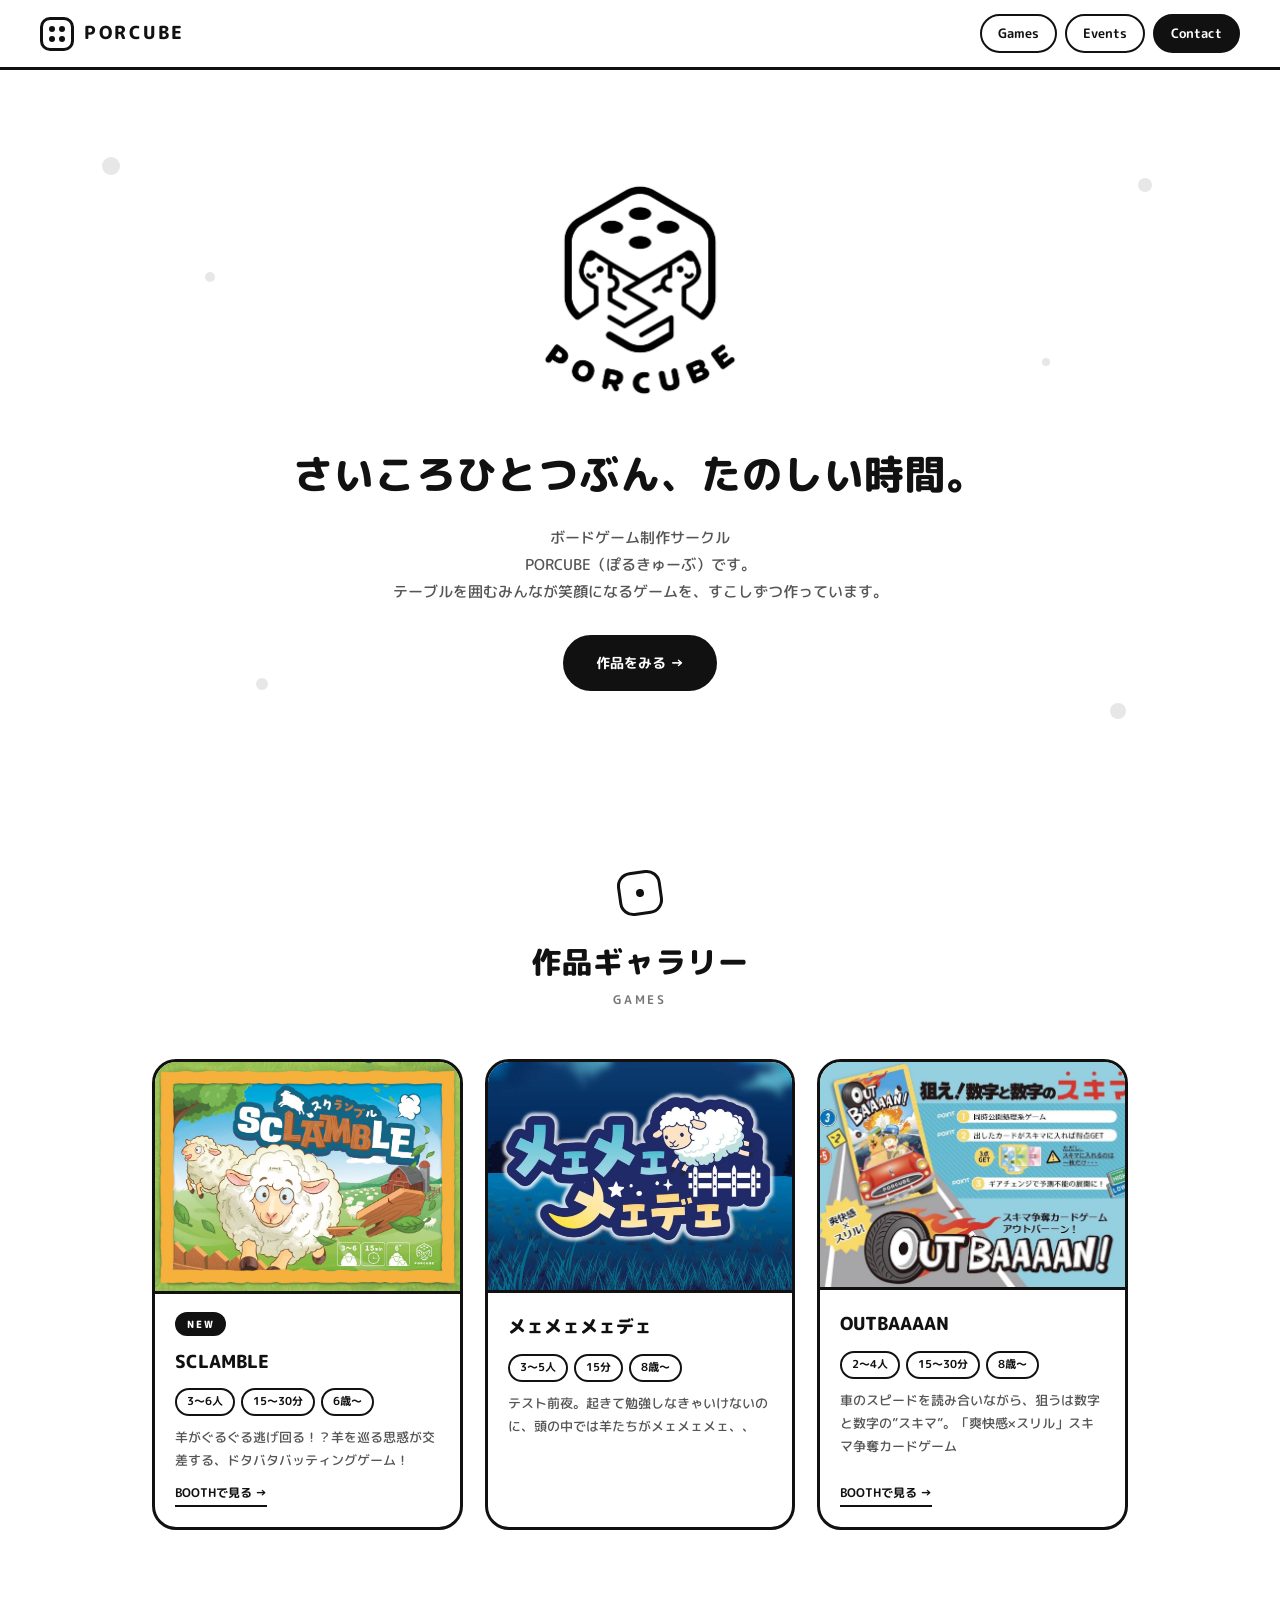
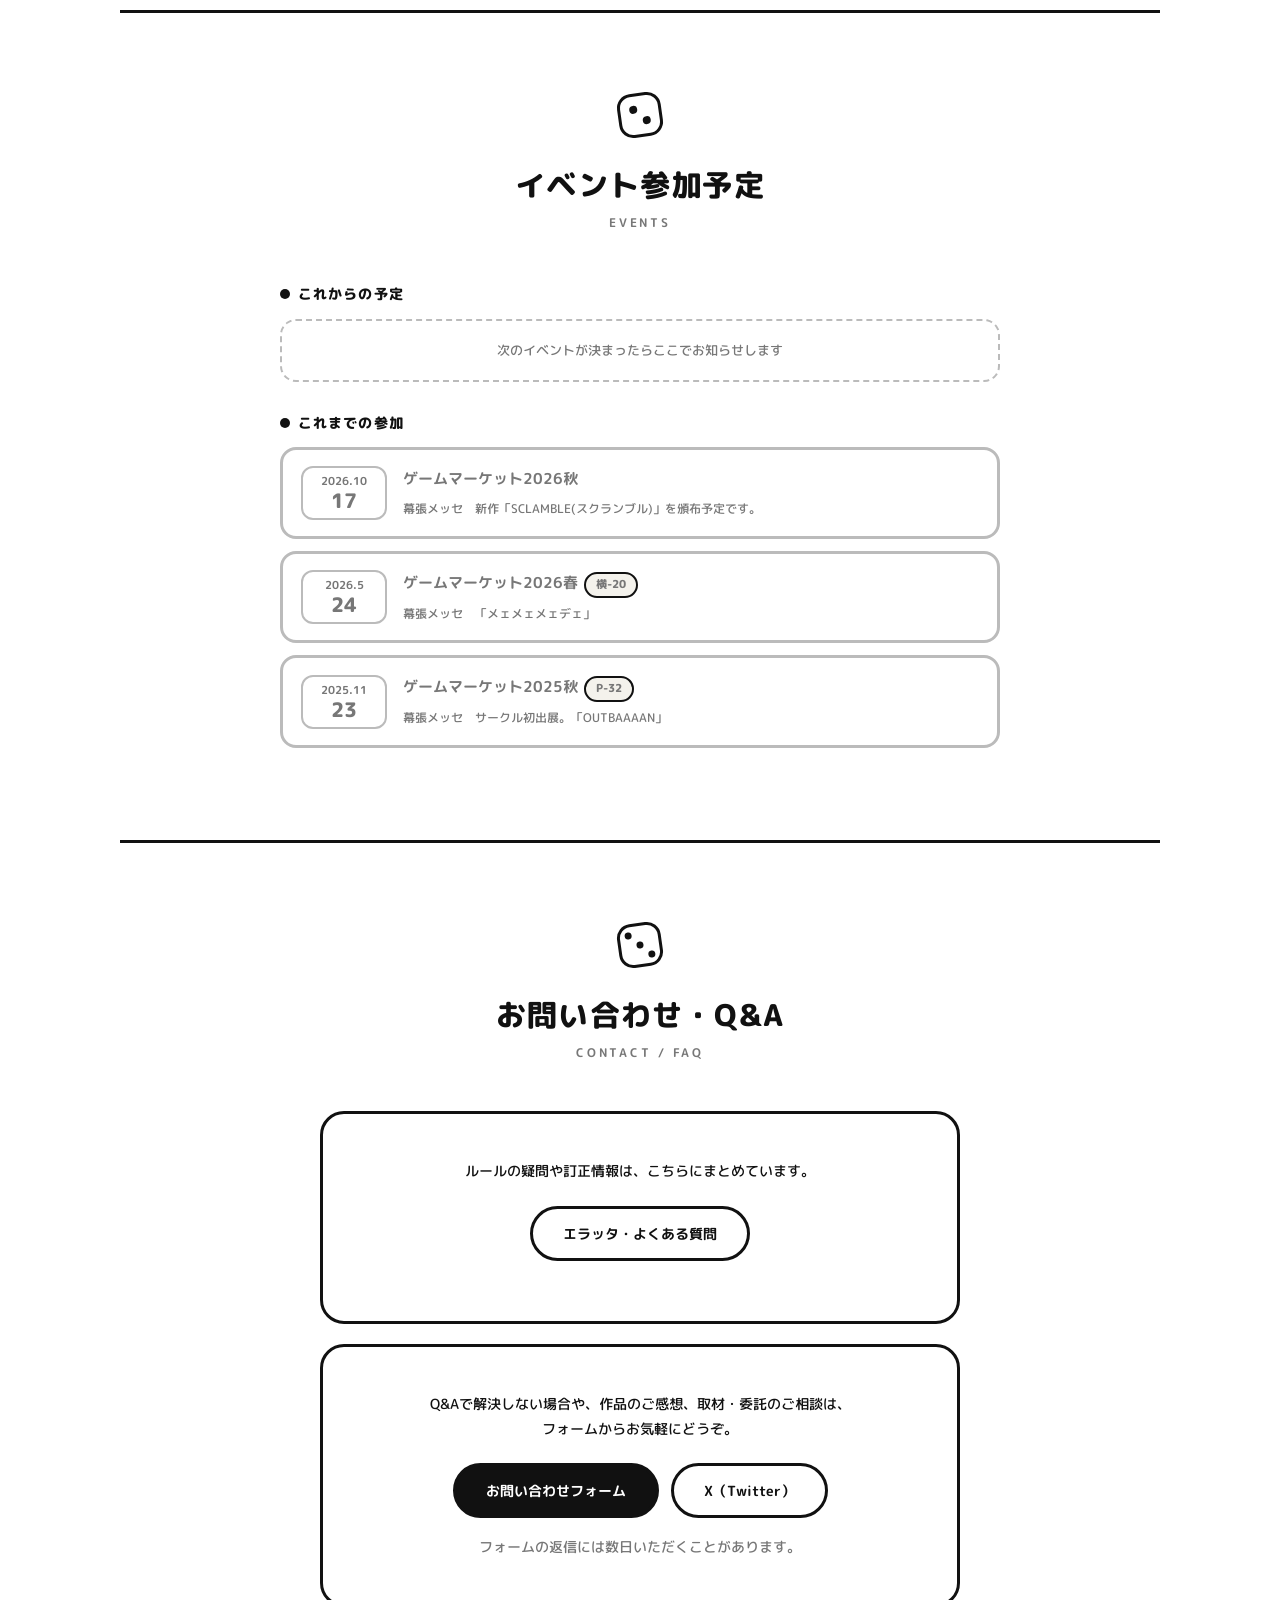
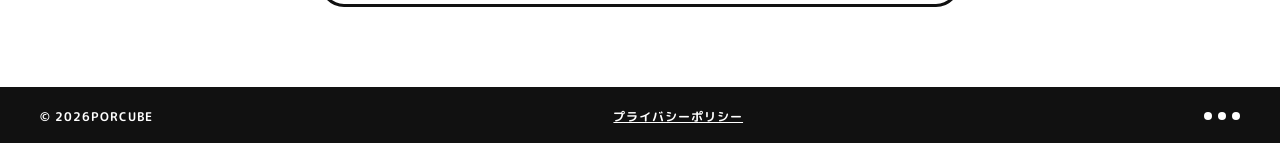
==== index.html @ 8881d4b5 "index.html を更新" ====
<!DOCTYPE html>
<html lang="ja">
<head>
<meta charset="UTF-8">
<meta name="viewport" content="width=device-width, initial-scale=1.0">
<title>PORCUBE｜ボードゲーム制作サークル ぽるきゅーぶ</title>
<meta name="description" content="ボードゲーム制作サークルPORCUBE（ぽるきゅーぶ）の公式サイト。作品紹介・イベント出展情報・お問い合わせはこちらから。">
<link rel="icon" href="assets/logo.png">
<meta property="og:title" content="PORCUBE｜ボードゲーム制作サークル">
<meta property="og:description" content="さいころひとつぶん、たのしい時間。ボードゲーム制作サークルPORCUBEの公式サイト。">
<meta property="og:image" content="assets/logo.png">
<link rel="preconnect" href="https://fonts.googleapis.com">
<link rel="preconnect" href="https://fonts.gstatic.com" crossorigin>
<link href="https://fonts.googleapis.com/css2?family=M+PLUS+Rounded+1c:wght@400;500;700;800&display=swap" rel="stylesheet">
<link rel="stylesheet" href="css/style.css">
</head>
<body>

<header class="site-header">
  <a class="brand" href="#top" aria-label="PORCUBE トップへ">
    <span class="brand-die" aria-hidden="true">
      <span class="pip"></span><span class="pip"></span><span class="pip"></span><span class="pip"></span>
    </span>
    <span class="brand-name">PORCUBE</span>
  </a>
  <nav class="site-nav" aria-label="メインナビゲーション">
    <a class="nav-pill" href="#games">Games</a>
    <a class="nav-pill" href="#events">Events</a>
    <a class="nav-pill nav-pill--solid" href="#contact">Contact</a>
  </nav>
</header>

<main id="top">

  <section class="hero">
    <div class="hero-pips" aria-hidden="true">
      <span></span><span></span><span></span><span></span><span></span><span></span>
    </div>
    <img class="hero-logo reveal" src="assets/logo.png" alt="PORCUBE ロゴ：さいころの中で向かい合うふたりのキャラクター">
    <h1 class="hero-title reveal">さいころひとつぶん、<br class="sp-only">たのしい時間。</h1>
    <p class="hero-lead reveal">ボードゲーム制作サークル <br>PORCUBE（ぽるきゅーぶ）です。<br>
    テーブルを囲むみんなが笑顔になるゲームを、すこしずつ作っています。</p>
    <a class="btn btn--solid reveal" href="#games">作品をみる →</a>
  </section>

  <section id="games" class="section">
    <div class="section-head reveal">
      <span class="section-die" aria-hidden="true" data-face="1"></span>
      <h2>作品ギャラリー</h2>
      <p class="section-sub">Games</p>
    </div>
    <div id="games-grid" class="games-grid"></div>
  </section>

  <section id="events" class="section">
    <div class="section-head reveal">
      <span class="section-die" aria-hidden="true" data-face="2"></span>
      <h2>イベント参加予定</h2>
      <p class="section-sub">Events</p>
    </div>
    <div class="events-wrap">
      <h3 class="events-label">これからの予定</h3>
      <ul id="events-upcoming" class="events-list"></ul>
      <h3 class="events-label">これまでの参加</h3>
      <ul id="events-past" class="events-list events-list--past"></ul>
    </div>
  </section>

  <section id="contact" class="section">
    <div class="section-head reveal">
      <span class="section-die" aria-hidden="true" data-face="3"></span>
      <h2>お問い合わせ・Q&amp;A</h2>
      <p class="section-sub">Contact / FAQ</p>
    </div>

    <div class="contact-card reveal" style="margin-bottom:20px;">
      <p>ルールの疑問や訂正情報は、こちらにまとめています。</p>
      <div class="contact-actions">
        <a class="btn" href="errata.html">エラッタ・よくある質問</a>
      </div>
    </div>

    <div class="contact-card reveal">
      <p>Q&amp;Aで解決しない場合や、作品のご感想、取材・委託のご相談は、<br class="pc-only">フォームからお気軽にどうぞ。</p>
      <div class="contact-actions">
        <a id="contact-form-link" class="btn btn--solid" href="#" target="_blank" rel="noopener">お問い合わせフォーム</a>
        <a id="contact-x-link" class="btn" href="#" target="_blank" rel="noopener">X（Twitter）</a>
      </div>
      <p class="contact-note">フォームの返信には数日いただくことがあります。</p>
    </div>
  </section>

</main>

<footer class="site-footer">
  <span>© <span id="year"></span>PORCUBE</span>
  <span><a href="privacy.html" style="color:#fff;">プライバシーポリシー</a></span>
  <span class="footer-pips" aria-hidden="true"><span></span><span></span><span></span></span>
</footer>

<script src="js/data.js"></script>
<script src="js/app.js"></script>
</body>
</html>
---- css/style.css ----
/* ============================================
   PORCUBE — monochrome bold-line theme
   ink:#111 / paper:#fff / mist:#f4f2ec
   ============================================ */
:root {
  --ink: #111111;
  --paper: #ffffff;
  --mist: #f4f2ec;
  --gray: #777777;
  --gray-dark: #555555;
  --line: 3px;
  --radius-lg: 24px;
  --radius-md: 16px;
  --font: 'M PLUS Rounded 1c', 'Hiragino Maru Gothic ProN', sans-serif;
}

* { margin: 0; padding: 0; box-sizing: border-box; }

html { scroll-behavior: smooth; }
@media (prefers-reduced-motion: reduce) {
  html { scroll-behavior: auto; }
}

body {
  font-family: var(--font);
  color: var(--ink);
  background: var(--paper);
  line-height: 1.8;
  font-weight: 500;
}

img { max-width: 100%; display: block; }
a { color: inherit; }

/* ---------- header ---------- */
.site-header {
  position: sticky;
  top: 0;
  z-index: 100;
  display: flex;
  justify-content: space-between;
  align-items: center;
  gap: 12px;
  padding: 14px clamp(16px, 4vw, 40px);
  background: var(--paper);
  border-bottom: var(--line) solid var(--ink);
}

.brand {
  display: flex;
  align-items: center;
  gap: 10px;
  text-decoration: none;
}

.brand-die {
  width: 34px;
  height: 34px;
  flex: 0 0 34px;
  border: var(--line) solid var(--ink);
  border-radius: 10px;
  display: grid;
  grid-template-columns: repeat(2, 6px);
  gap: 4px;
  place-content: center;
  transition: transform .3s ease;
}
.brand:hover .brand-die { transform: rotate(-12deg); }
.pip, .brand-die span {
  width: 6px; height: 6px;
  background: var(--ink);
  border-radius: 50%;
}

.brand-name {
  font-weight: 800;
  font-size: 18px;
  letter-spacing: .14em;
}

.site-nav { display: flex; gap: 8px; }

.nav-pill {
  display: inline-block;
  padding: 6px 16px;
  border: 2px solid var(--ink);
  border-radius: 999px;
  font-size: 13px;
  font-weight: 700;
  text-decoration: none;
  transition: background .2s ease, color .2s ease;
}
.nav-pill:hover { background: var(--mist); }
.nav-pill--solid { background: var(--ink); color: var(--paper); }
.nav-pill--solid:hover { background: var(--gray-dark); border-color: var(--gray-dark); }

/* ---------- buttons ---------- */
.btn {
  display: inline-block;
  padding: 12px 30px;
  border: var(--line) solid var(--ink);
  border-radius: 999px;
  font-family: var(--font);
  font-size: 14px;
  font-weight: 700;
  text-decoration: none;
  background: var(--paper);
  color: var(--ink);
  cursor: pointer;
  transition: transform .15s ease, background .2s ease, color .2s ease;
}
.btn:hover { transform: translateY(-2px); background: var(--mist); }
.btn--solid { background: var(--ink); color: var(--paper); }
.btn--solid:hover { background: var(--gray-dark); border-color: var(--gray-dark); }

/* ---------- hero ---------- */
.hero {
  position: relative;
  text-align: center;
  padding: clamp(48px, 8vw, 90px) 20px clamp(56px, 9vw, 100px);
  overflow: hidden;
}

.hero-pips span {
  position: absolute;
  background: var(--ink);
  opacity: .1;
  border-radius: 50%;
}
.hero-pips span:nth-child(1) { width: 18px; height: 18px; top: 12%; left: 8%; }
.hero-pips span:nth-child(2) { width: 10px; height: 10px; top: 28%; left: 16%; }
.hero-pips span:nth-child(3) { width: 14px; height: 14px; top: 15%; right: 10%; }
.hero-pips span:nth-child(4) { width: 8px;  height: 8px;  top: 40%; right: 18%; }
.hero-pips span:nth-child(5) { width: 12px; height: 12px; bottom: 14%; left: 20%; }
.hero-pips span:nth-child(6) { width: 16px; height: 16px; bottom: 10%; right: 12%; }

.hero-logo {
  width: clamp(180px, 30vw, 260px);
  margin: 0 auto 18px;
}

.hero-title {
  font-size: clamp(26px, 5vw, 40px);
  font-weight: 800;
  letter-spacing: .02em;
  margin-bottom: 14px;
}

.hero-lead {
  font-size: clamp(13px, 2vw, 15px);
  color: var(--gray-dark);
  margin-bottom: 30px;
}

/* ---------- sections ---------- */
.section {
  max-width: 1040px;
  margin: 0 auto;
  padding: clamp(48px, 7vw, 80px) clamp(16px, 4vw, 32px);
}
.section + .section { border-top: var(--line) solid var(--ink); }

.section-head {
  text-align: center;
  margin-bottom: clamp(28px, 5vw, 48px);
}
.section-head h2 {
  font-size: clamp(22px, 4vw, 30px);
  font-weight: 800;
  letter-spacing: .04em;
}
.section-sub {
  font-size: 12px;
  font-weight: 700;
  letter-spacing: .24em;
  color: var(--gray);
  text-transform: uppercase;
}

/* section number as a dice face */
.section-die {
  position: relative;
  display: inline-block;
  width: 44px;
  height: 44px;
  border: var(--line) solid var(--ink);
  border-radius: 14px;
  margin-bottom: 12px;
  transform: rotate(-8deg);
}
.section-die::before,
.section-die::after {
  content: "";
  position: absolute;
  width: 8px; height: 8px;
  background: var(--ink);
  border-radius: 50%;
}
.section-die[data-face="1"]::before { top: 50%; left: 50%; transform: translate(-50%, -50%); }
.section-die[data-face="1"]::after  { display: none; }
.section-die[data-face="2"]::before { top: 9px; left: 9px; }
.section-die[data-face="2"]::after  { bottom: 9px; right: 9px; }
.section-die[data-face="3"]::before { top: 5px; left: 5px; width: 7px; height: 7px; box-shadow: 10.5px 10.5px 0 var(--ink); }
.section-die[data-face="3"]::after  { bottom: 5px; right: 5px; width: 7px; height: 7px; }

/* ---------- games ---------- */
.games-grid {
  display: grid;
  grid-template-columns: repeat(auto-fit, minmax(260px, 1fr));
  gap: 22px;
}

.game-card {
  border: var(--line) solid var(--ink);
  border-radius: var(--radius-lg);
  overflow: hidden;
  background: var(--paper);
  display: flex;
  flex-direction: column;
  transition: transform .2s ease, box-shadow .2s ease;
}
.game-card:hover {
  transform: translateY(-4px) rotate(-.4deg);
  box-shadow: 6px 6px 0 var(--ink);
}

.game-thumb {
  aspect-ratio: 4 / 3;
  background: var(--mist);
  border-bottom: var(--line) solid var(--ink);
  display: flex;
  align-items: center;
  justify-content: center;
}
.game-thumb img { width: 100%; height: 100%; object-fit: cover; }
.game-thumb--empty {
  color: var(--gray);
  font-size: 12px;
  font-weight: 700;
  letter-spacing: .1em;
}

.game-body {
  padding: 18px 20px 20px;
  display: flex;
  flex-direction: column;
  gap: 10px;
  flex: 1;
}

.game-title {
  font-size: 18px;
  font-weight: 800;
}

.game-specs {
  display: flex;
  flex-wrap: wrap;
  gap: 6px;
}
.spec-chip {
  font-size: 11px;
  font-weight: 700;
  border: 2px solid var(--ink);
  border-radius: 999px;
  padding: 2px 10px;
  white-space: nowrap;
}

.game-desc {
  font-size: 13px;
  color: var(--gray-dark);
  flex: 1;
}

.game-links { display: flex; flex-wrap: wrap; gap: 8px; }
.game-links a {
  font-size: 12px;
  font-weight: 700;
  text-decoration: none;
  border-bottom: 2px solid var(--ink);
  padding-bottom: 1px;
}
.game-links a:hover { color: var(--gray-dark); border-color: var(--gray-dark); }

.badge-new {
  align-self: flex-start;
  background: var(--ink);
  color: var(--paper);
  font-size: 10px;
  font-weight: 800;
  letter-spacing: .18em;
  border-radius: 999px;
  padding: 3px 12px;
}

/* ---------- events ---------- */
.events-wrap { max-width: 720px; margin: 0 auto; }

.events-label {
  font-size: 14px;
  font-weight: 800;
  letter-spacing: .08em;
  margin: 28px 0 12px;
  display: flex;
  align-items: center;
  gap: 8px;
}
.events-label::before {
  content: "";
  width: 10px; height: 10px;
  background: var(--ink);
  border-radius: 50%;
}

.events-list { list-style: none; }

.event-row {
  display: flex;
  align-items: center;
  gap: 16px;
  border: var(--line) solid var(--ink);
  border-radius: var(--radius-md);
  padding: 14px 18px;
  margin-bottom: 12px;
  background: var(--paper);
}

.event-date {
  flex: 0 0 auto;
  text-align: center;
  border: 2px solid var(--ink);
  border-radius: 12px;
  padding: 6px 12px;
  min-width: 86px;
}
.event-date .ym { display: block; font-size: 11px; font-weight: 700; color: var(--gray-dark); line-height: 1.3; }
.event-date .d  { display: block; font-size: 20px; font-weight: 800; line-height: 1.2; }

.event-info { flex: 1; min-width: 0; }
.event-name { font-size: 15px; font-weight: 800; }
.event-meta { font-size: 12px; color: var(--gray-dark); }
.event-booth {
  display: inline-block;
  font-size: 11px;
  font-weight: 800;
  background: var(--mist);
  border: 2px solid var(--ink);
  border-radius: 999px;
  padding: 1px 10px;
  margin-left: 6px;
}

.events-list--past .event-row {
  border-color: #bbbbbb;
  color: var(--gray);
}
.events-list--past .event-date { border-color: #bbbbbb; }
.events-list--past .event-date .ym,
.events-list--past .event-meta { color: var(--gray); }
.events-list--past .event-name { font-weight: 700; }

.events-empty {
  font-size: 13px;
  color: var(--gray);
  border: 2px dashed #bbbbbb;
  border-radius: var(--radius-md);
  padding: 18px;
  text-align: center;
}

/* ---------- contact ---------- */
.contact-card {
  max-width: 640px;
  margin: 0 auto;
  border: var(--line) solid var(--ink);
  border-radius: var(--radius-lg);
  padding: clamp(28px, 5vw, 44px);
  text-align: center;
  background: var(--paper);
}
.contact-card > p { font-size: 14px; margin-bottom: 22px; }

.contact-actions {
  display: flex;
  flex-wrap: wrap;
  justify-content: center;
  gap: 12px;
  margin-bottom: 16px;
}

.contact-note { font-size: 11px; color: var(--gray); margin-bottom: 0 !important; }

/* ---------- footer ---------- */
.site-footer {
  display: flex;
  justify-content: space-between;
  align-items: center;
  padding: 16px clamp(16px, 4vw, 40px);
  border-top: var(--line) solid var(--ink);
  background: var(--ink);
  color: var(--paper);
  font-size: 12px;
  font-weight: 700;
  letter-spacing: .08em;
}
.footer-pips { display: flex; gap: 6px; }
.footer-pips span {
  width: 8px; height: 8px;
  background: var(--paper);
  border-radius: 50%;
}

/* ---------- reveal animation ---------- */
.reveal {
  opacity: 0;
  transform: translateY(14px);
  transition: opacity .5s ease, transform .5s ease;
}
.reveal.is-visible { opacity: 1; transform: none; }
@media (prefers-reduced-motion: reduce) {
  .reveal { opacity: 1; transform: none; transition: none; }
  .game-card, .btn, .brand-die { transition: none; }
}

/* ---------- responsive ---------- */
.sp-only { display: none; }
@media (max-width: 640px) {
  .sp-only { display: inline; }
  .pc-only { display: none; }
  .brand-name { font-size: 15px; }
  .nav-pill { padding: 5px 12px; font-size: 12px; }
  .event-row { flex-direction: row; }
}
@media (max-width: 400px) {
  .site-header { flex-direction: column; gap: 10px; }
}

/* focus visibility */
a:focus-visible, .btn:focus-visible {
  outline: 3px solid var(--ink);
  outline-offset: 3px;
  border-radius: 999px;
}
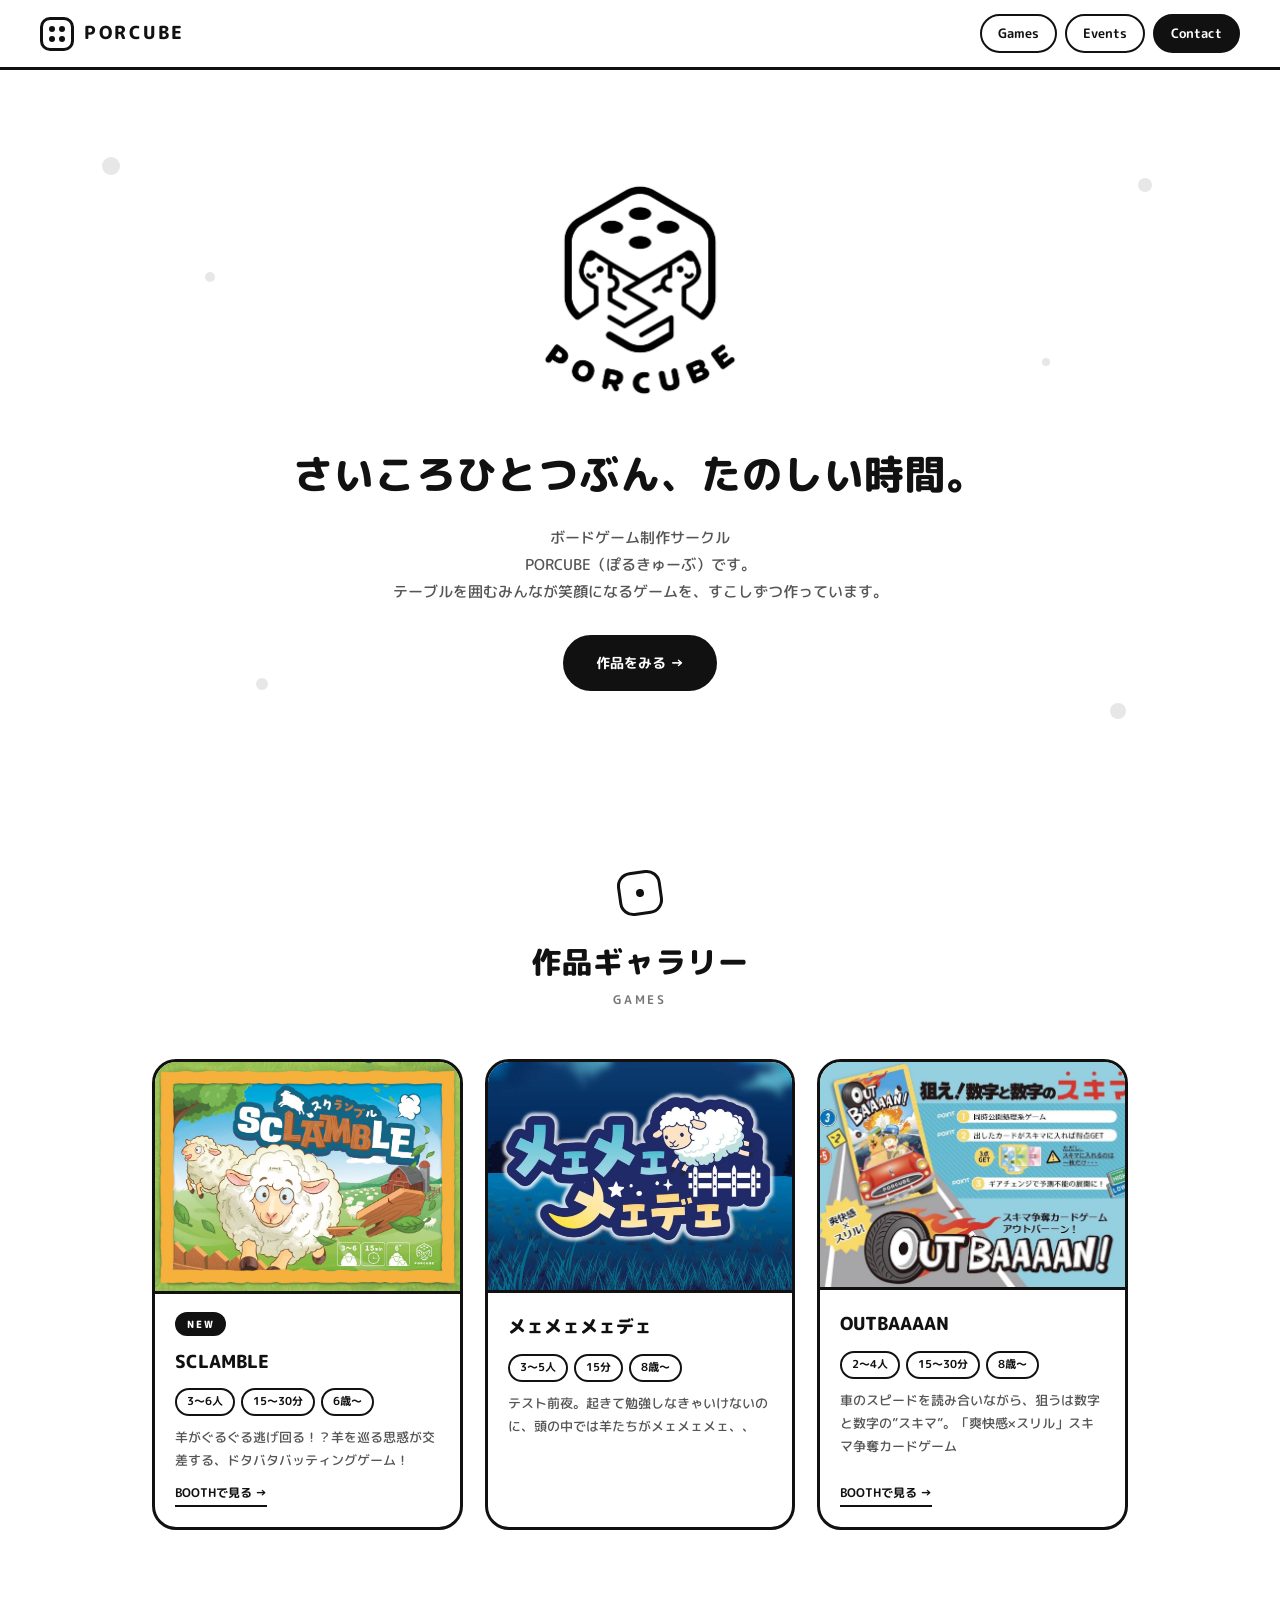
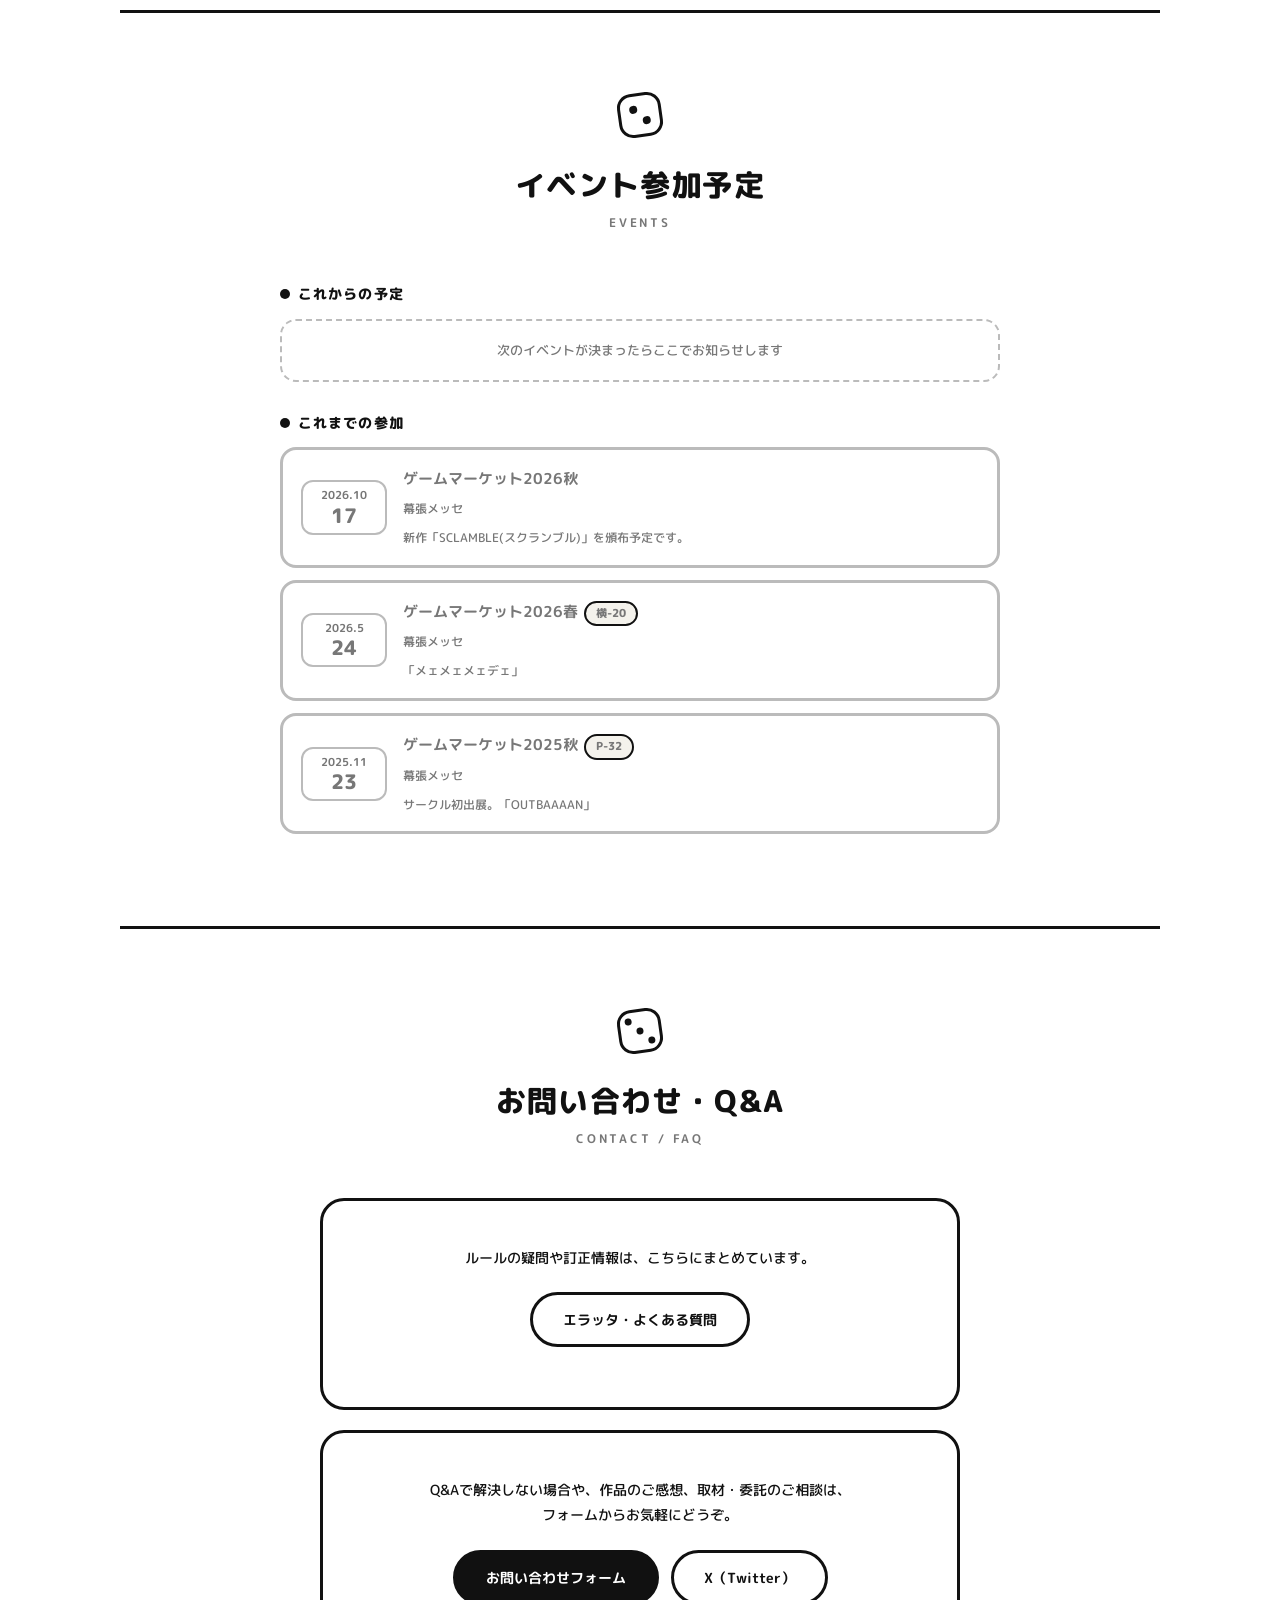
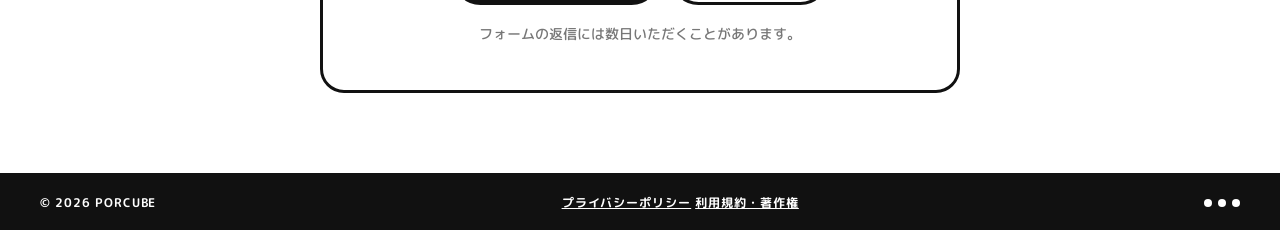
==== commit bd3df588: "index.html を更新" ====
--- a/index.html
+++ b/index.html
@@ -92,11 +92,16 @@
 
 </main>
 
+
 <footer class="site-footer">
-  <span>© <span id="year"></span>PORCUBE</span>
-  <span><a href="privacy.html" style="color:#fff;">プライバシーポリシー</a></span>
+  <span>© <span id="year"></span> PORCUBE</span>
+  <span class="footer-links">
+    <a href="privacy.html">プライバシーポリシー</a>
+    <a href="copyright.html">利用規約・著作権</a>
+  </span>
   <span class="footer-pips" aria-hidden="true"><span></span><span></span><span></span></span>
 </footer>
+
 
 <script src="js/data.js"></script>
 <script src="js/app.js"></script>
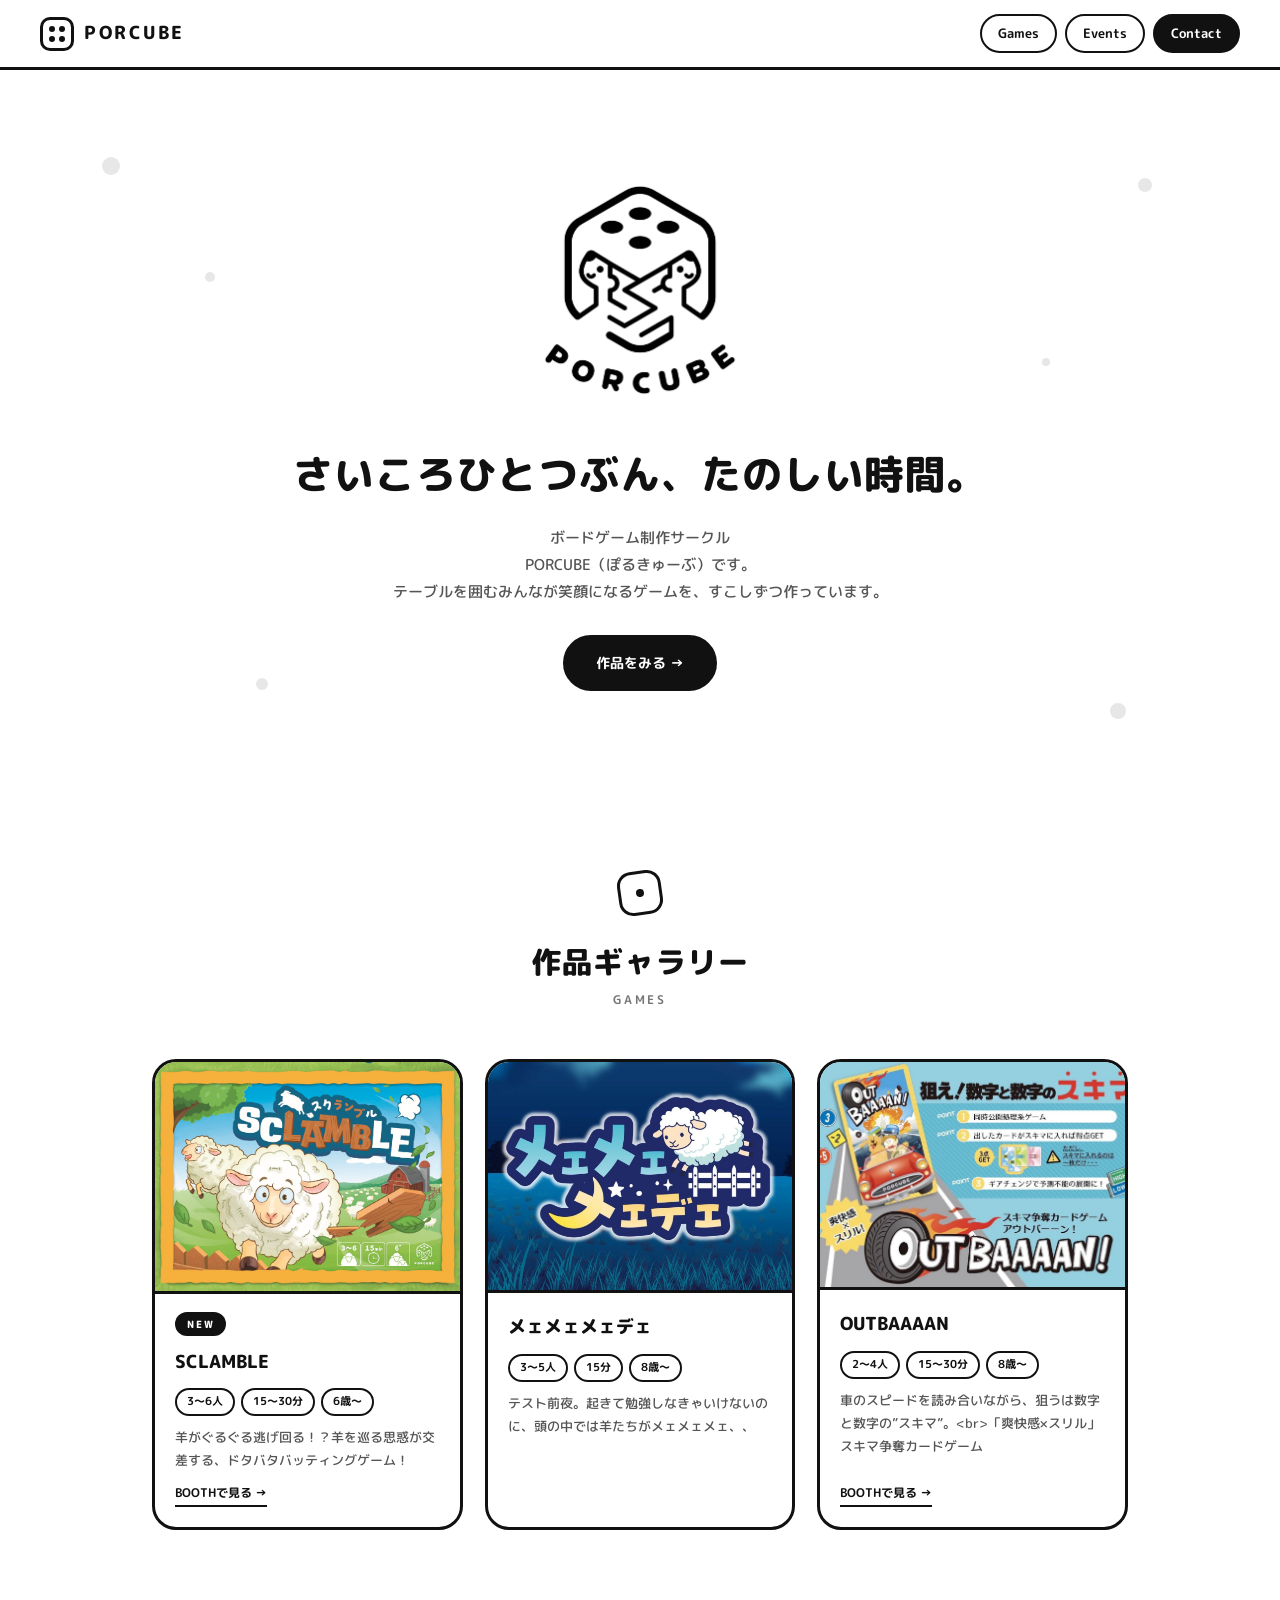
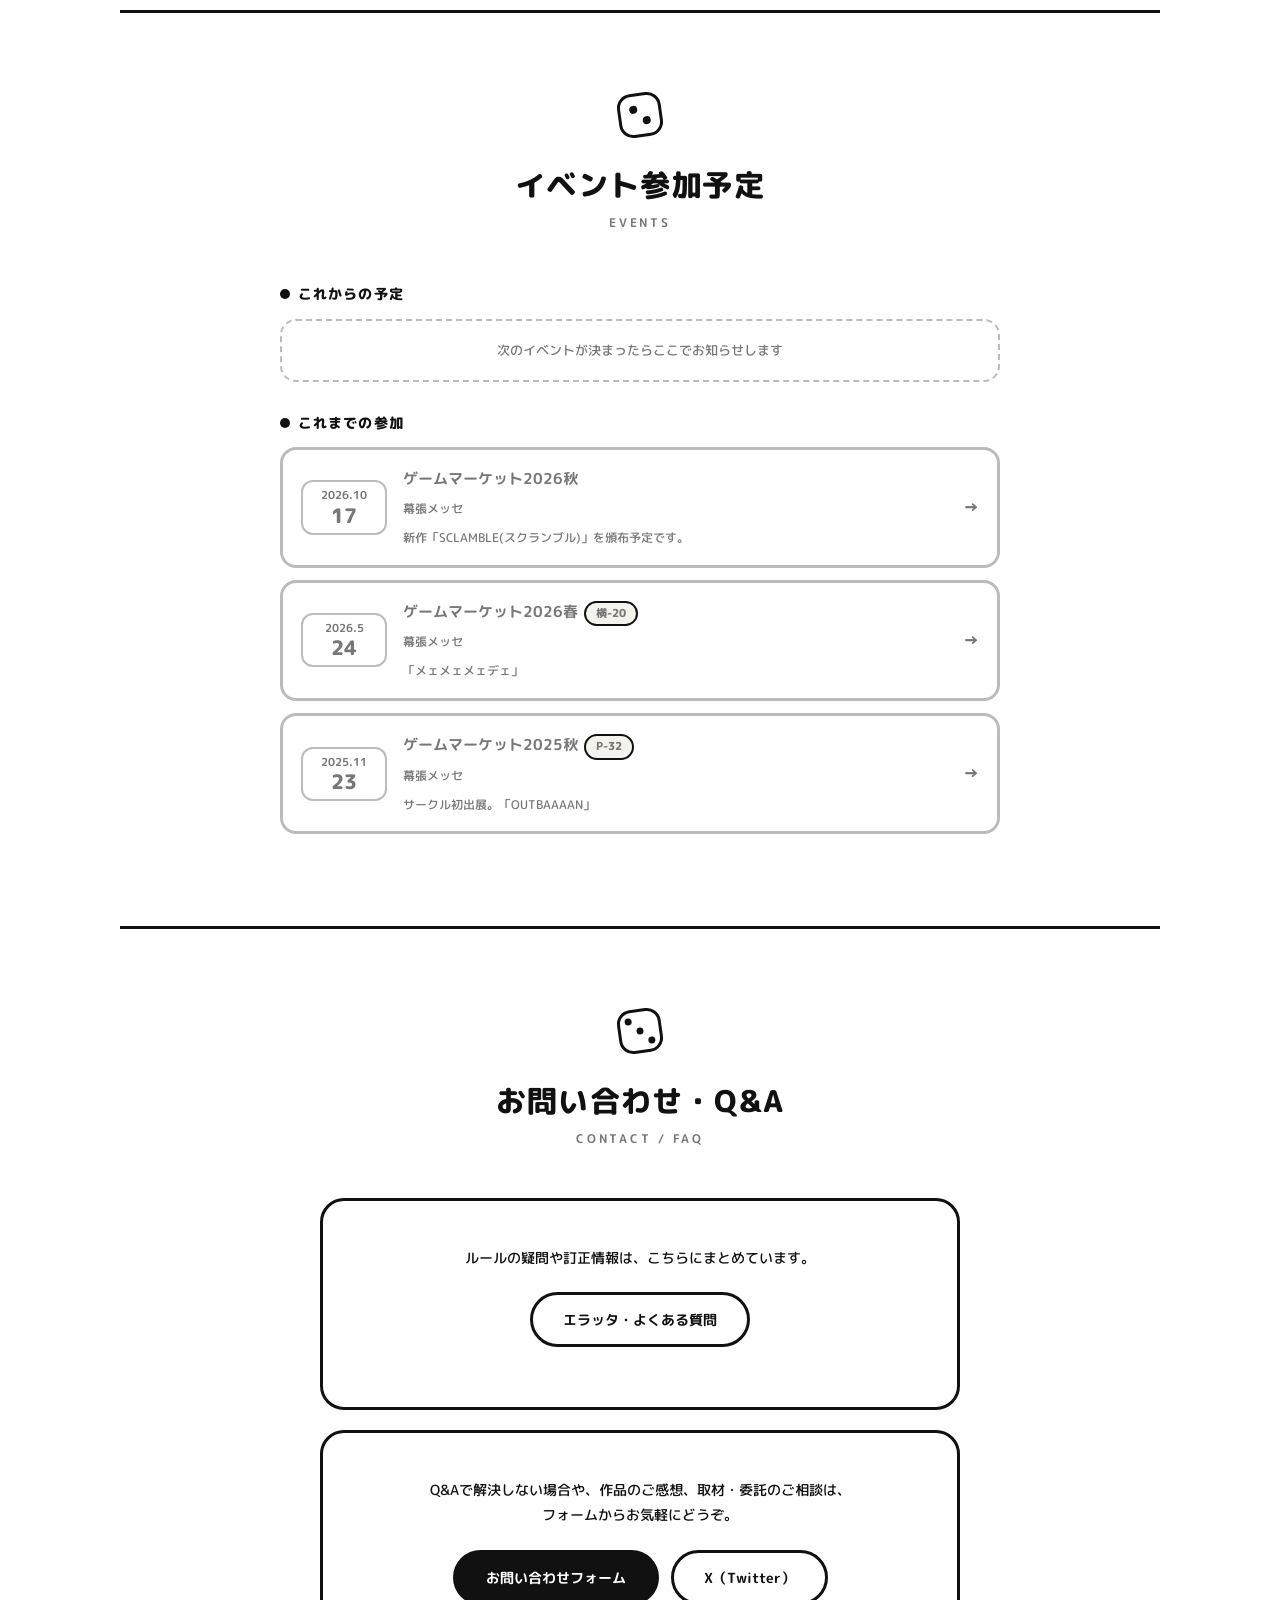
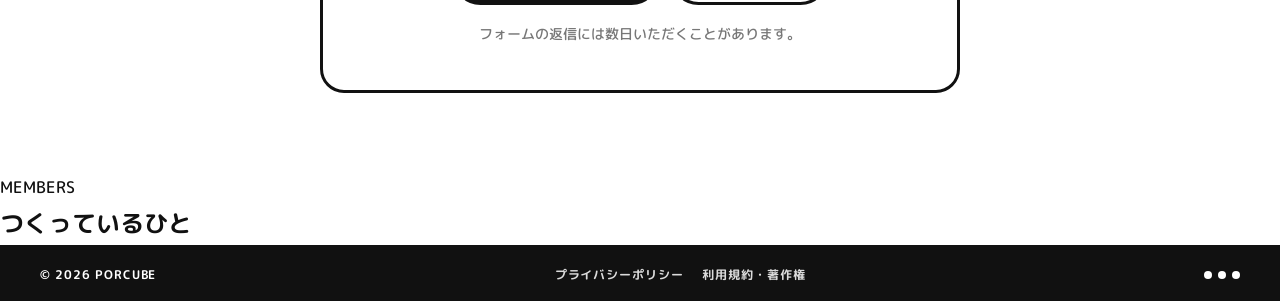
==== commit cf2caebf: "Update index.html" ====
--- a/index.html
+++ b/index.html
@@ -89,7 +89,12 @@
       <p class="contact-note">フォームの返信には数日いただくことがあります。</p>
     </div>
   </section>
-
+  
+   <section id="members" class="members-strip">
+    <p class="members-sub">MEMBERS</p>
+    <h2 class="members-title">つくっているひと</h2>
+    <div id="members-list" class="members-list"></div>
+  </section>
 </main>
 
 
--- a/css/style.css
+++ b/css/style.css
@@ -442,3 +442,39 @@
   outline-offset: 3px;
   border-radius: 999px;
 }
+
+.footer-links {
+  display: flex;
+  gap: 18px;
+  flex-wrap: wrap;
+  justify-content: center;
+}
+.footer-links a {
+  color: var(--paper);
+  text-decoration: none;
+  white-space: nowrap;
+  opacity: .85;
+}
+.footer-links a:hover { opacity: 1; text-decoration: underline; }
+
+@media (max-width: 620px) {
+  .site-footer {
+    flex-direction: column;
+    gap: 12px;
+    text-align: center;
+    padding-top: 20px;
+    padding-bottom: 20px;
+  }
+}
+
+.event-row--link {
+  text-decoration: none;
+  color: inherit;
+  transition: transform .15s ease, box-shadow .15s ease;
+}
+.event-row--link:hover {
+  transform: translateY(-2px);
+  box-shadow: 4px 4px 0 var(--ink);
+}
+.event-arrow { flex: 0 0 auto; font-weight: 800; font-size: 16px; }
+.events-list--past .event-row--link:hover { box-shadow: 4px 4px 0 #bbbbbb; }
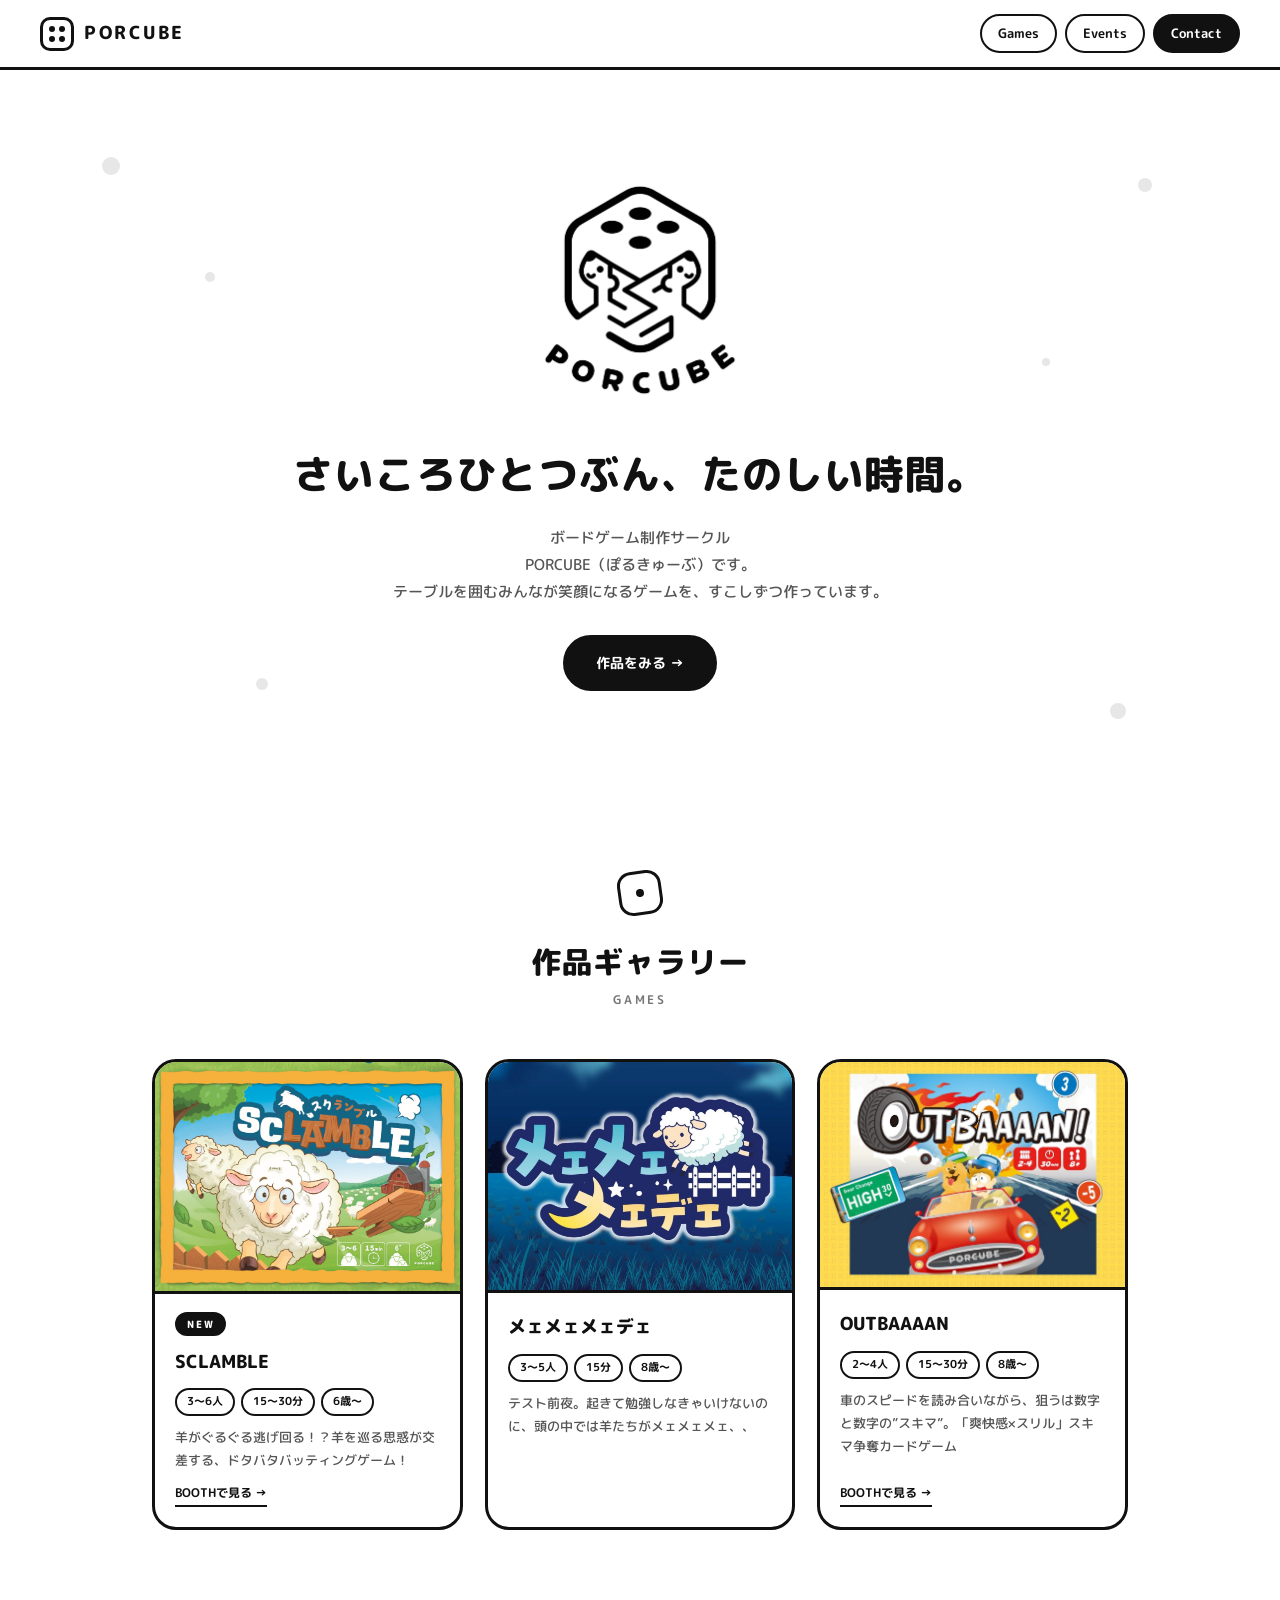
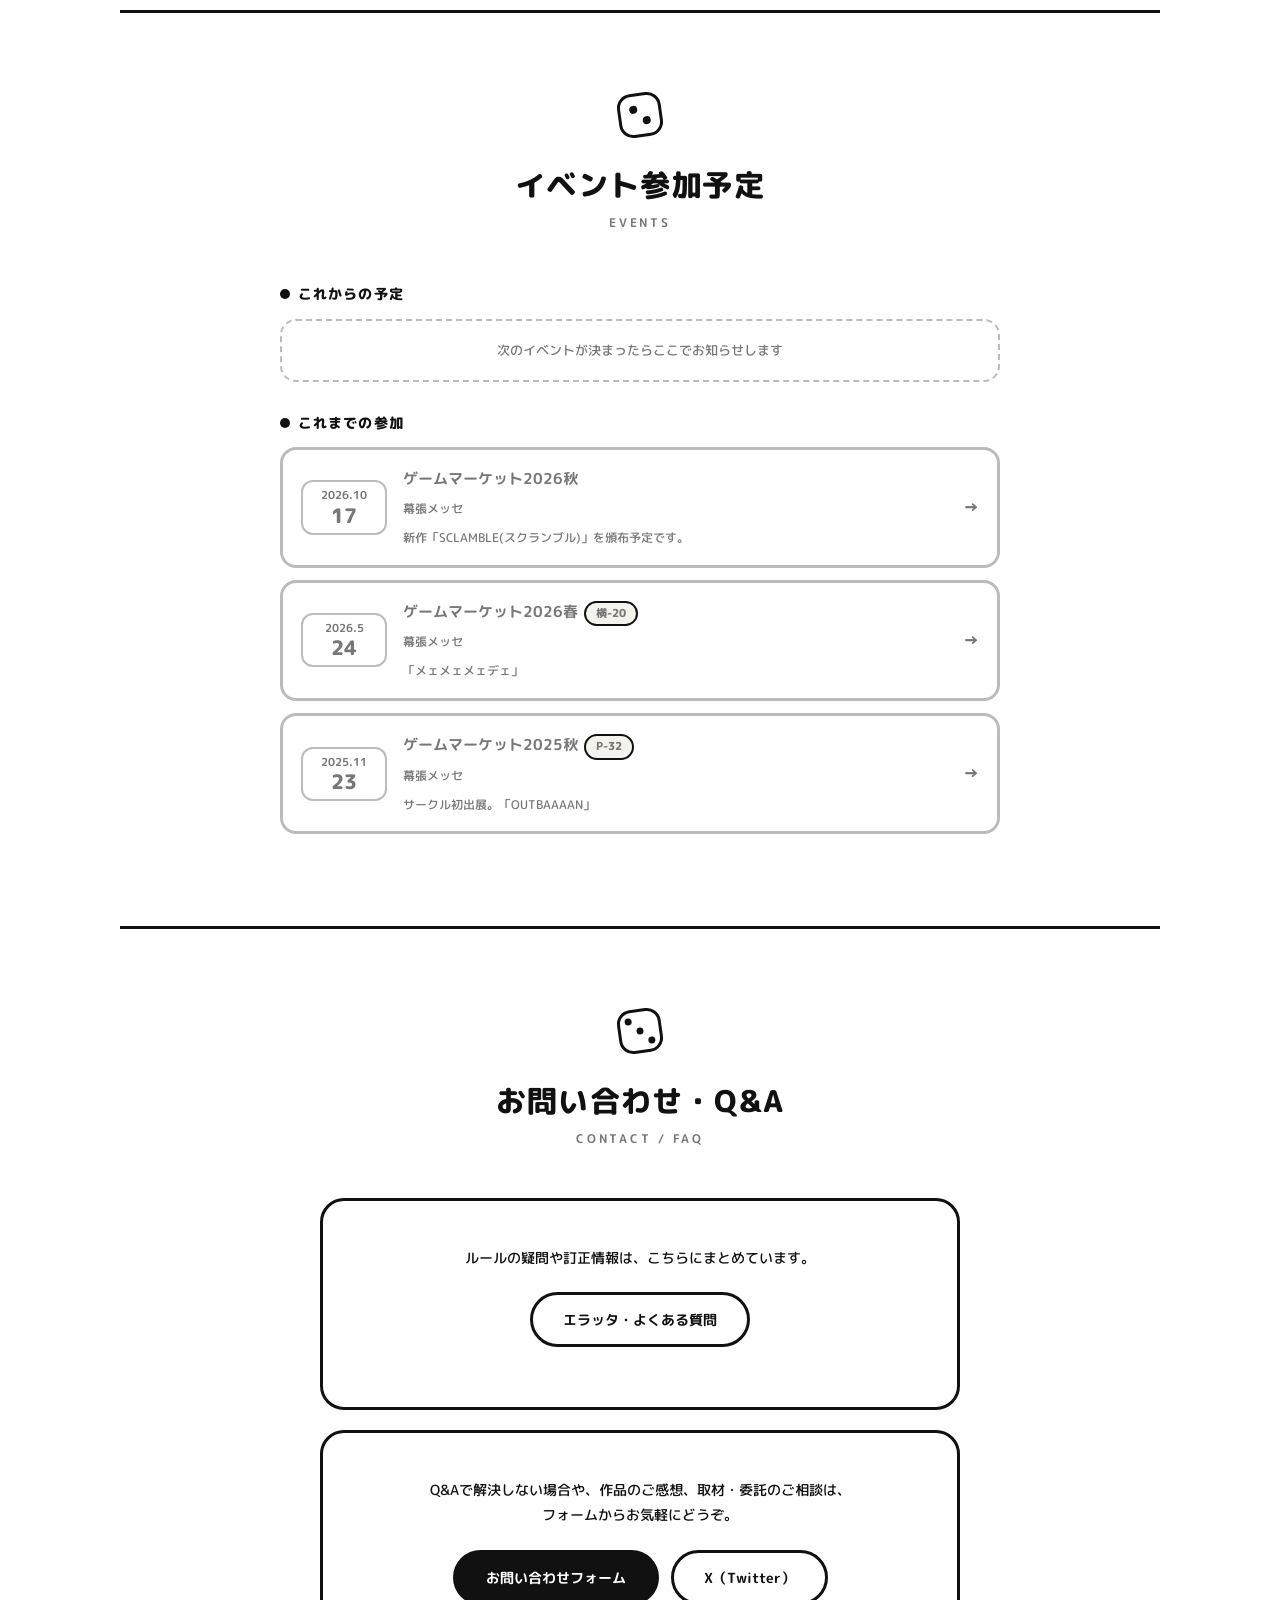
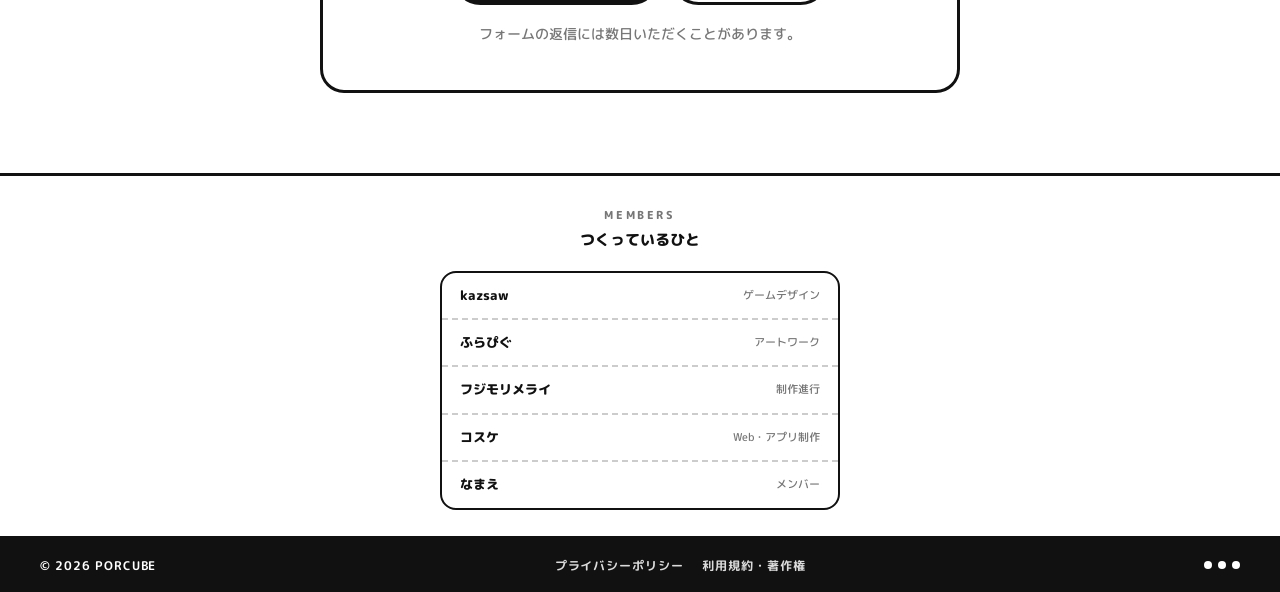
==== commit 78124de3: "Add GA4 tracking to SCLAMBLE trial" ====
--- a/index.html
+++ b/index.html
@@ -13,7 +13,17 @@
 <link rel="preconnect" href="https://fonts.gstatic.com" crossorigin>
 <link href="https://fonts.googleapis.com/css2?family=M+PLUS+Rounded+1c:wght@400;500;700;800&display=swap" rel="stylesheet">
 <link rel="stylesheet" href="css/style.css">
+<!-- Google tag (gtag.js) -->
+<script async src="https://www.googletagmanager.com/gtag/js?id=G-260PDCBPMC"></script>
+<script>
+  window.dataLayer = window.dataLayer || [];
+  function gtag(){dataLayer.push(arguments);}
+  gtag('js', new Date());
+
+  gtag('config', 'G-260PDCBPMC');
+</script>
 </head>
+
 <body>
 
 <header class="site-header">
--- a/css/style.css
+++ b/css/style.css
@@ -478,3 +478,17 @@
 }
 .event-arrow { flex: 0 0 auto; font-weight: 800; font-size: 16px; }
 .events-list--past .event-row--link:hover { box-shadow: 4px 4px 0 #bbbbbb; }
+
+.members-strip { border-top: var(--line) solid var(--ink); padding: 30px 20px 26px; text-align: center; }
+.members-sub { font-size: 11px; font-weight: 800; letter-spacing: .24em; color: var(--gray); }
+.members-title { font-size: 15px; font-weight: 800; margin-bottom: 18px; }
+.members-list { max-width: 400px; margin: 0 auto; border: 2px solid var(--ink); border-radius: 16px; overflow: hidden; }
+.member-card {
+  display: flex; justify-content: space-between; align-items: center;
+  gap: 16px; padding: 11px 18px;
+  text-decoration: none; color: inherit;
+}
+.member-card + .member-card { border-top: 2px dashed #cccccc; }
+a.member-card:hover { background: var(--mist); }
+.member-name { font-size: 13px; font-weight: 800; }
+.member-role { font-size: 11px; color: var(--gray); text-align: right; }
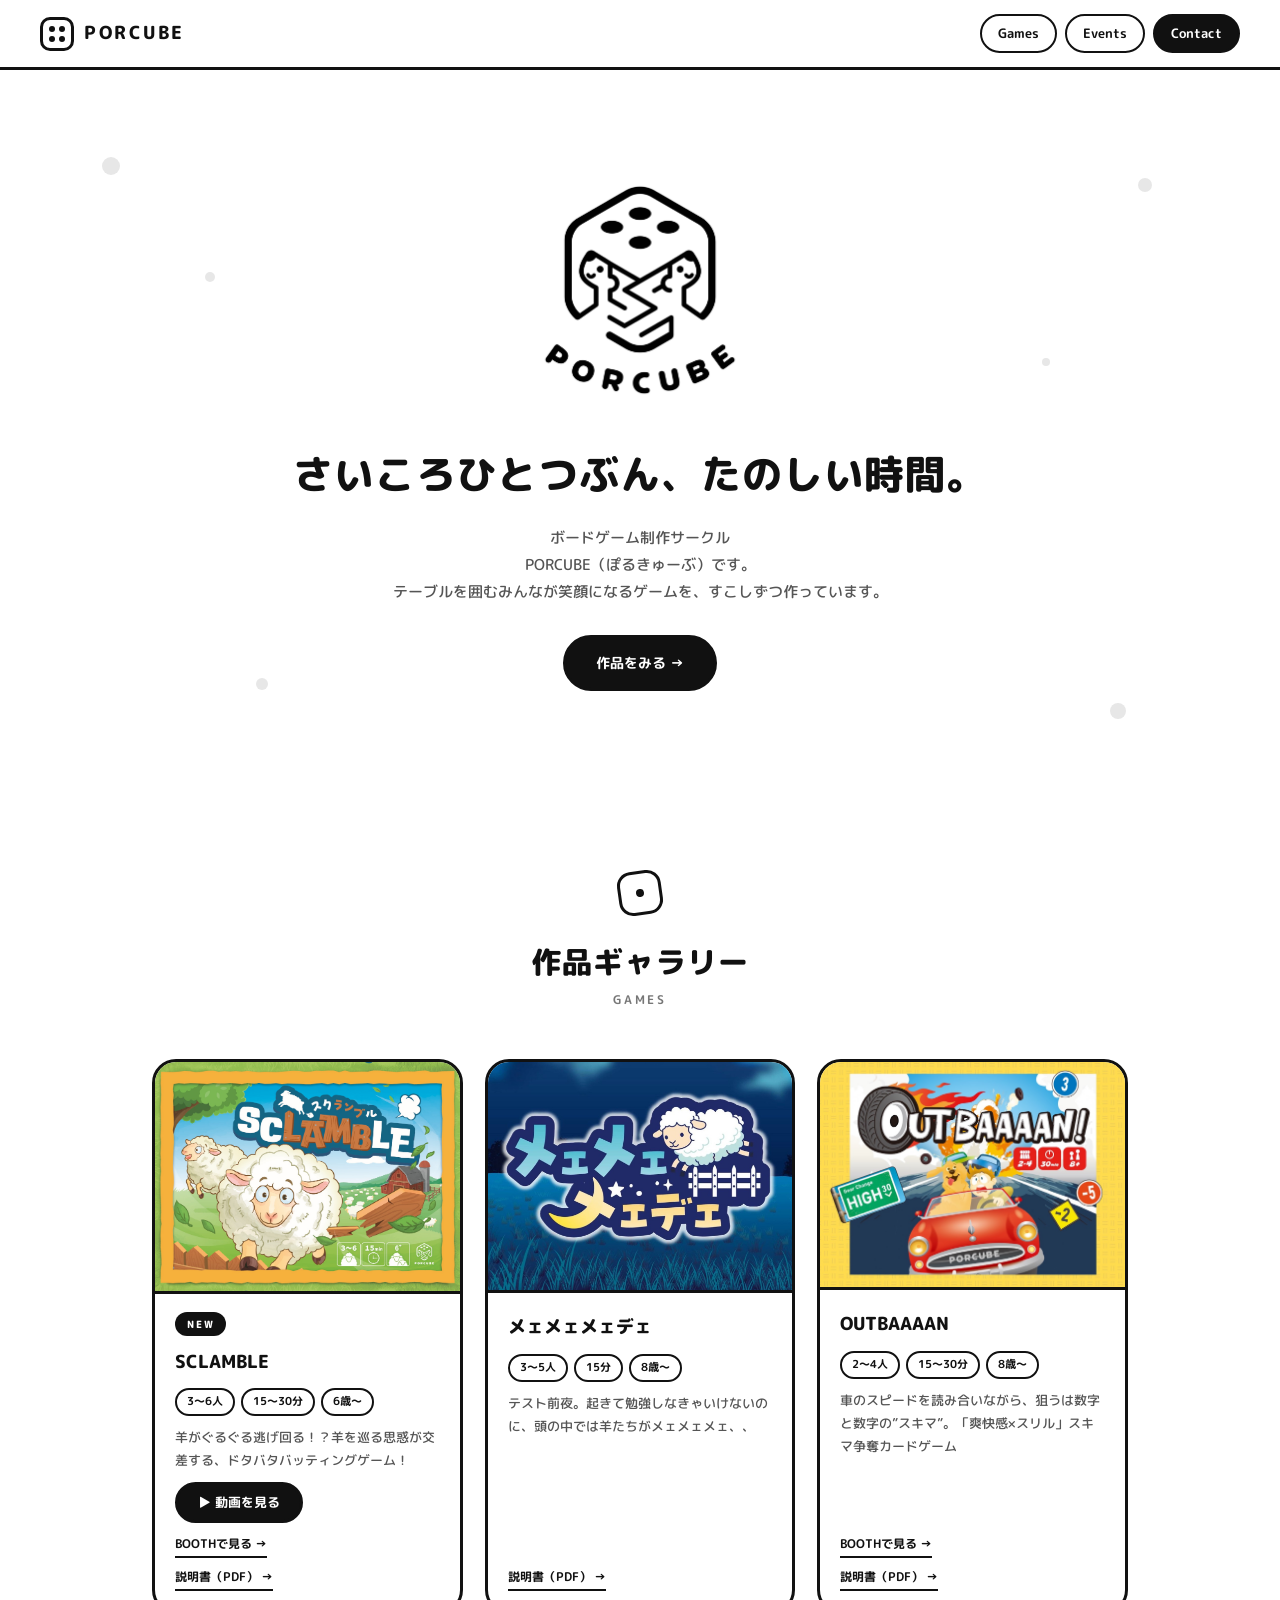
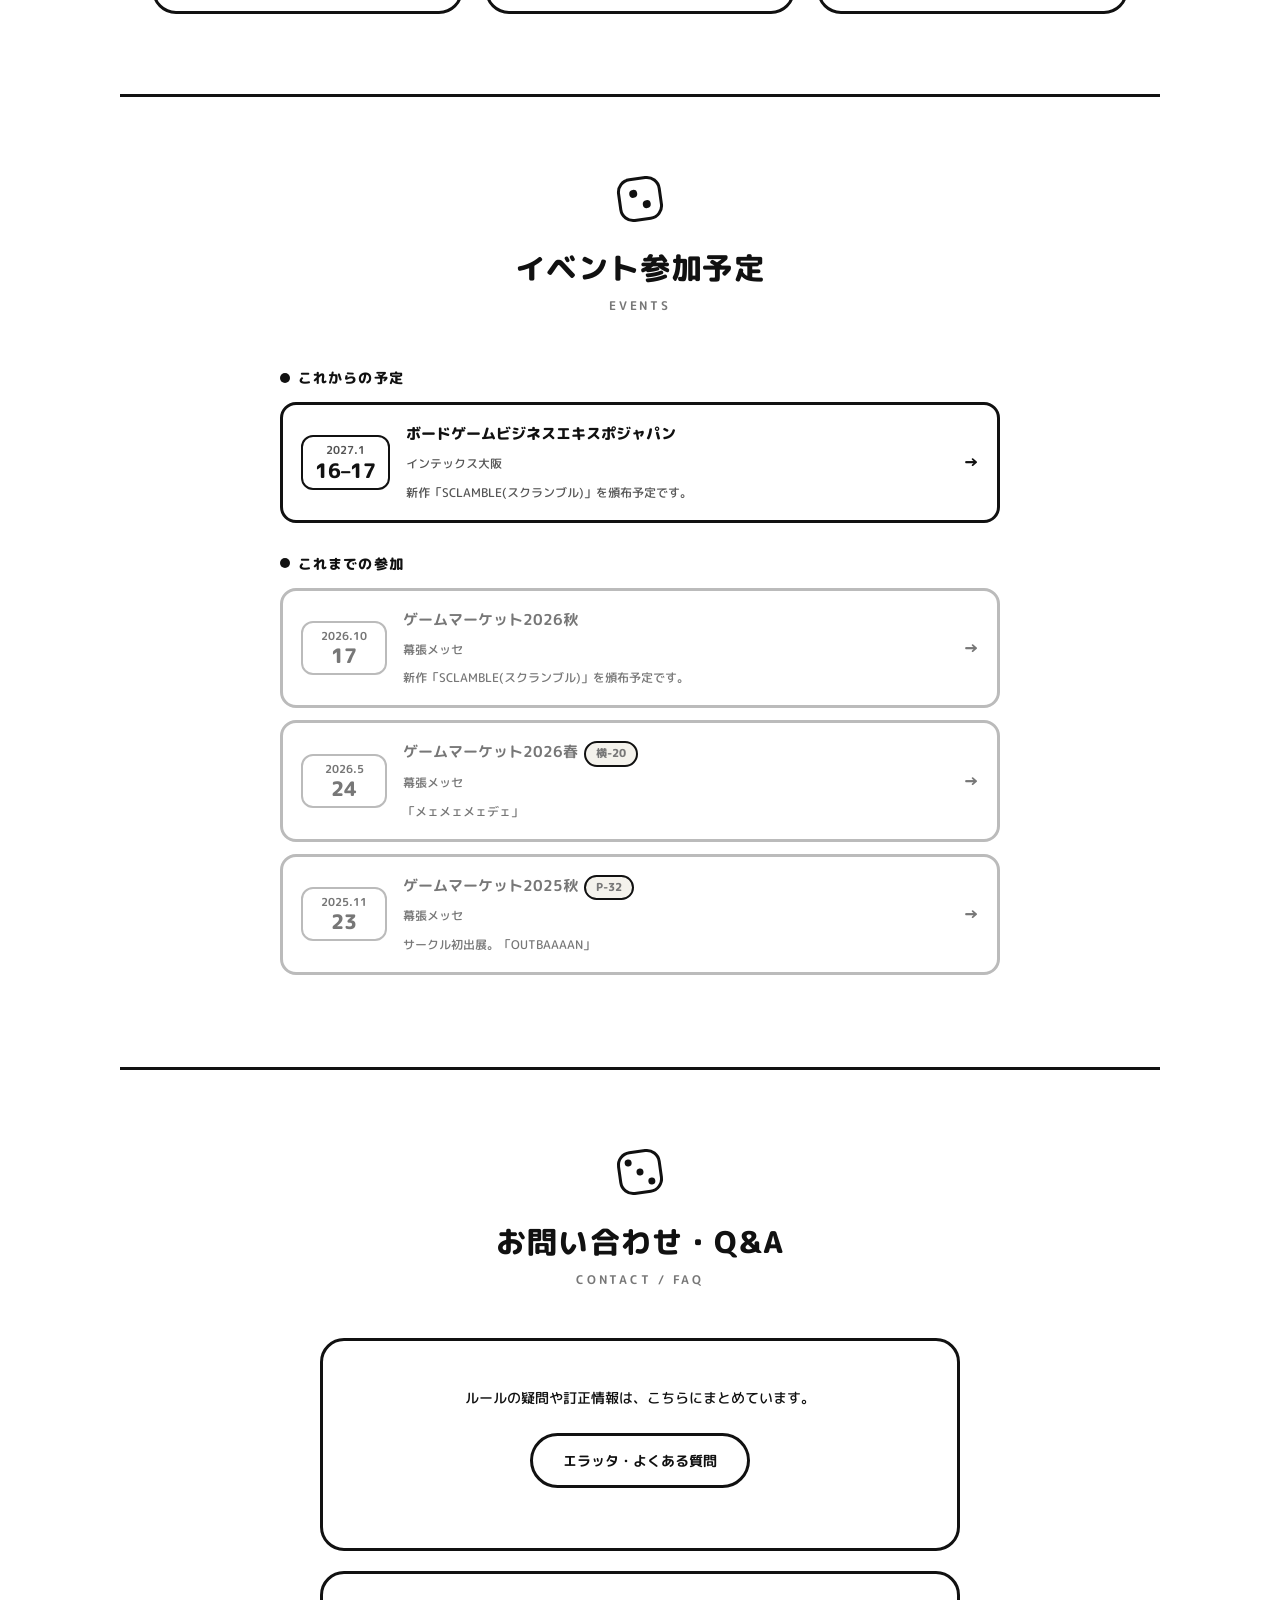
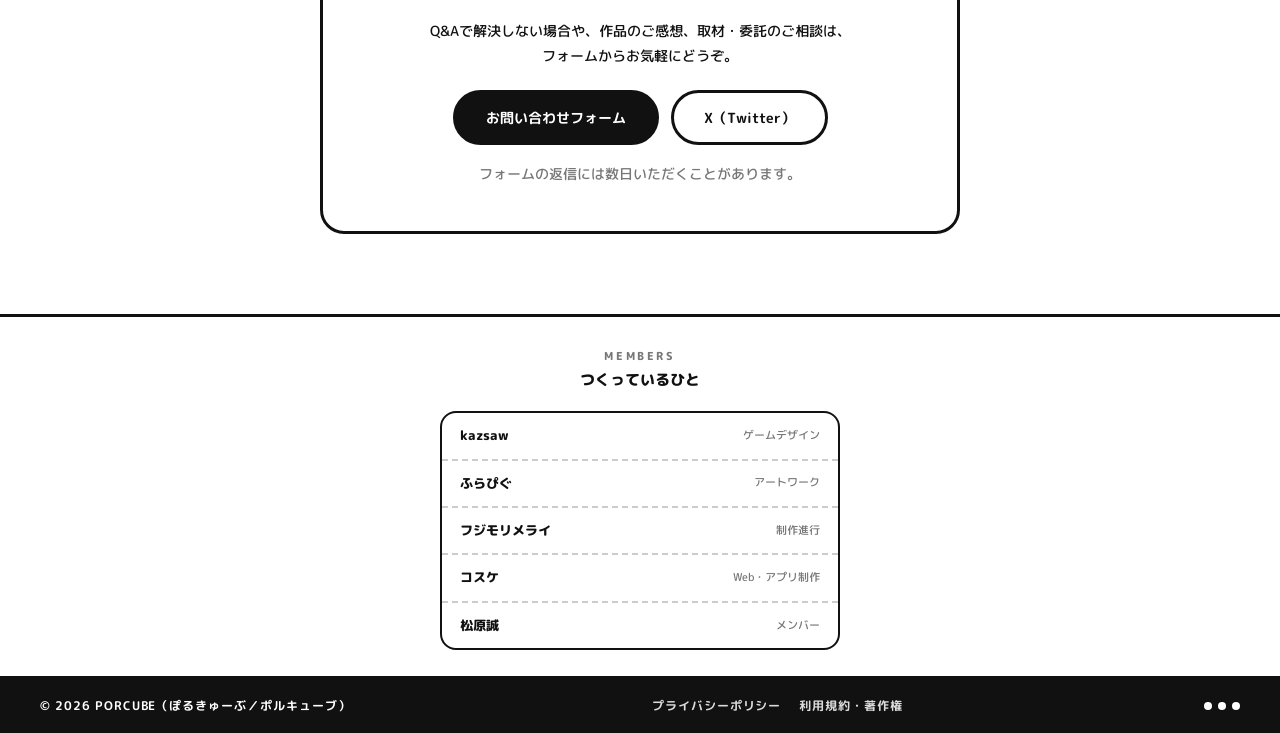
==== commit 10588e63: "Add ポルキューブ alias for search, structured data, robots.txt and sitemap Co-Authored-By: Claude Opus 5.5" ====
--- a/index.html
+++ b/index.html
@@ -3,12 +3,36 @@
 <head>
 <meta charset="UTF-8">
 <meta name="viewport" content="width=device-width, initial-scale=1.0">
-<title>PORCUBE｜ボードゲーム制作サークル ぽるきゅーぶ</title>
-<meta name="description" content="ボードゲーム制作サークルPORCUBE（ぽるきゅーぶ）の公式サイト。作品紹介・イベント出展情報・お問い合わせはこちらから。">
+<title>PORCUBE｜ボードゲーム制作サークル ぽるきゅーぶ（ポルキューブ）</title>
+<meta name="description" content="ボードゲーム制作サークルPORCUBE（ぽるきゅーぶ／ポルキューブ）の公式サイト。作品紹介・イベント出展情報・お問い合わせはこちらから。">
+<link rel="canonical" href="https://porcube.github.io/">
 <link rel="icon" href="assets/logo.png">
-<meta property="og:title" content="PORCUBE｜ボードゲーム制作サークル">
-<meta property="og:description" content="さいころひとつぶん、たのしい時間。ボードゲーム制作サークルPORCUBEの公式サイト。">
-<meta property="og:image" content="assets/logo.png">
+<meta property="og:type" content="website">
+<meta property="og:url" content="https://porcube.github.io/">
+<meta property="og:site_name" content="PORCUBE（ぽるきゅーぶ）">
+<meta property="og:title" content="PORCUBE｜ボードゲーム制作サークル ぽるきゅーぶ（ポルキューブ）">
+<meta property="og:description" content="さいころひとつぶん、たのしい時間。ボードゲーム制作サークルPORCUBE（ぽるきゅーぶ／ポルキューブ）の公式サイト。">
+<meta property="og:image" content="https://porcube.github.io/assets/logo.png">
+<script type="application/ld+json">
+{
+  "@context": "https://schema.org",
+  "@type": "Organization",
+  "name": "PORCUBE",
+  "alternateName": ["ぽるきゅーぶ", "ポルキューブ", "Porcube"],
+  "url": "https://porcube.github.io/",
+  "logo": "https://porcube.github.io/assets/logo.png",
+  "description": "ボードゲーム制作サークル"
+}
+</script>
+<script type="application/ld+json">
+{
+  "@context": "https://schema.org",
+  "@type": "WebSite",
+  "name": "PORCUBE",
+  "alternateName": ["ぽるきゅーぶ", "ポルキューブ"],
+  "url": "https://porcube.github.io/"
+}
+</script>
 <link rel="preconnect" href="https://fonts.googleapis.com">
 <link rel="preconnect" href="https://fonts.gstatic.com" crossorigin>
 <link href="https://fonts.googleapis.com/css2?family=M+PLUS+Rounded+1c:wght@400;500;700;800&display=swap" rel="stylesheet">
@@ -109,7 +133,7 @@
 
 
 <footer class="site-footer">
-  <span>© <span id="year"></span> PORCUBE</span>
+  <span>© <span id="year"></span> PORCUBE（ぽるきゅーぶ／ポルキューブ）</span>
   <span class="footer-links">
     <a href="privacy.html">プライバシーポリシー</a>
     <a href="copyright.html">利用規約・著作権</a>
--- a/css/style.css
+++ b/css/style.css
@@ -273,7 +273,7 @@
   flex: 1;
 }
 
-.game-links { display: flex; flex-wrap: wrap; gap: 8px; }
+.game-links { display: flex; flex-direction: column; align-items: flex-start; gap: 8px; }
 .game-links a {
   font-size: 12px;
   font-weight: 700;
@@ -492,3 +492,56 @@
 a.member-card:hover { background: var(--mist); }
 .member-name { font-size: 13px; font-weight: 800; }
 .member-role { font-size: 11px; color: var(--gray); text-align: right; }
+
+/* ---------- video modal ---------- */
+.game-video-btn { align-self: flex-start; padding: 8px 20px; font-size: 13px; }
+
+.video-modal {
+  width: min(960px, calc(100% - 32px));
+  max-width: none;
+  max-height: none;
+  margin: auto;
+  padding: 0;
+  border: none;
+  background: transparent;
+  overflow: visible;
+}
+.video-modal::backdrop { background: rgba(17, 17, 17, .8); }
+.video-modal[open] { animation: video-pop .2s ease; }
+.video-modal-inner { position: relative; }
+.video-modal-player {
+  display: block;
+  width: 100%;
+  max-height: calc(100vh - 100px);
+  background: #000;
+  border: var(--line) solid var(--paper);
+  border-radius: var(--radius-md);
+}
+.video-modal-credit {
+  margin: 12px 4px 0;
+  font-size: 13px;
+  font-weight: 700;
+  color: var(--paper);
+  text-align: right;
+}
+.video-modal-credit a { color: inherit; text-decoration: underline; text-underline-offset: 3px; }
+.video-modal-credit a:hover { opacity: .75; }
+.video-modal-close {
+  position: absolute;
+  top: -48px;
+  right: 0;
+  width: 40px;
+  height: 40px;
+  border: var(--line) solid var(--paper);
+  border-radius: 50%;
+  background: var(--ink);
+  color: var(--paper);
+  font-family: var(--font);
+  font-size: 22px;
+  font-weight: 800;
+  line-height: 1;
+  cursor: pointer;
+}
+.video-modal-close:hover { background: var(--gray-dark); }
+@keyframes video-pop { from { opacity: 0; transform: scale(.96); } to { opacity: 1; transform: none; } }
+@media (prefers-reduced-motion: reduce) { .video-modal[open] { animation: none; } }
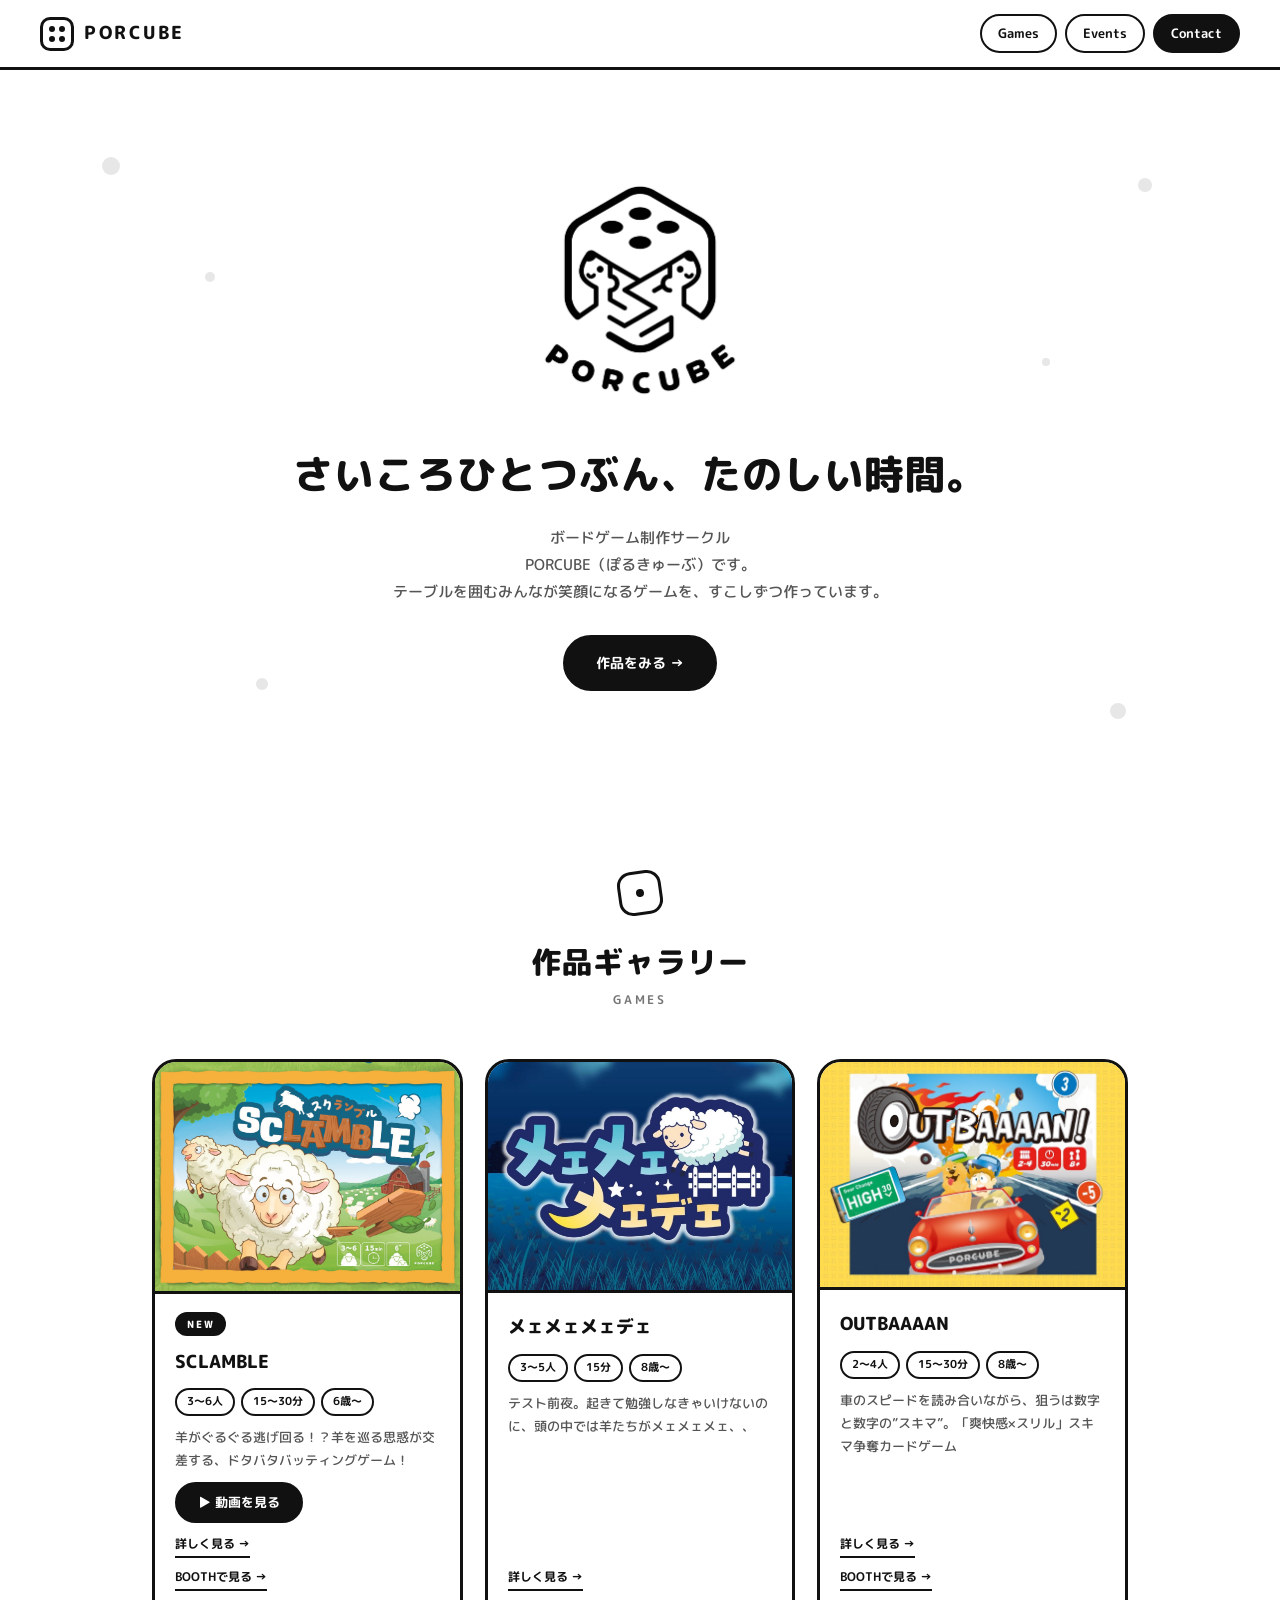
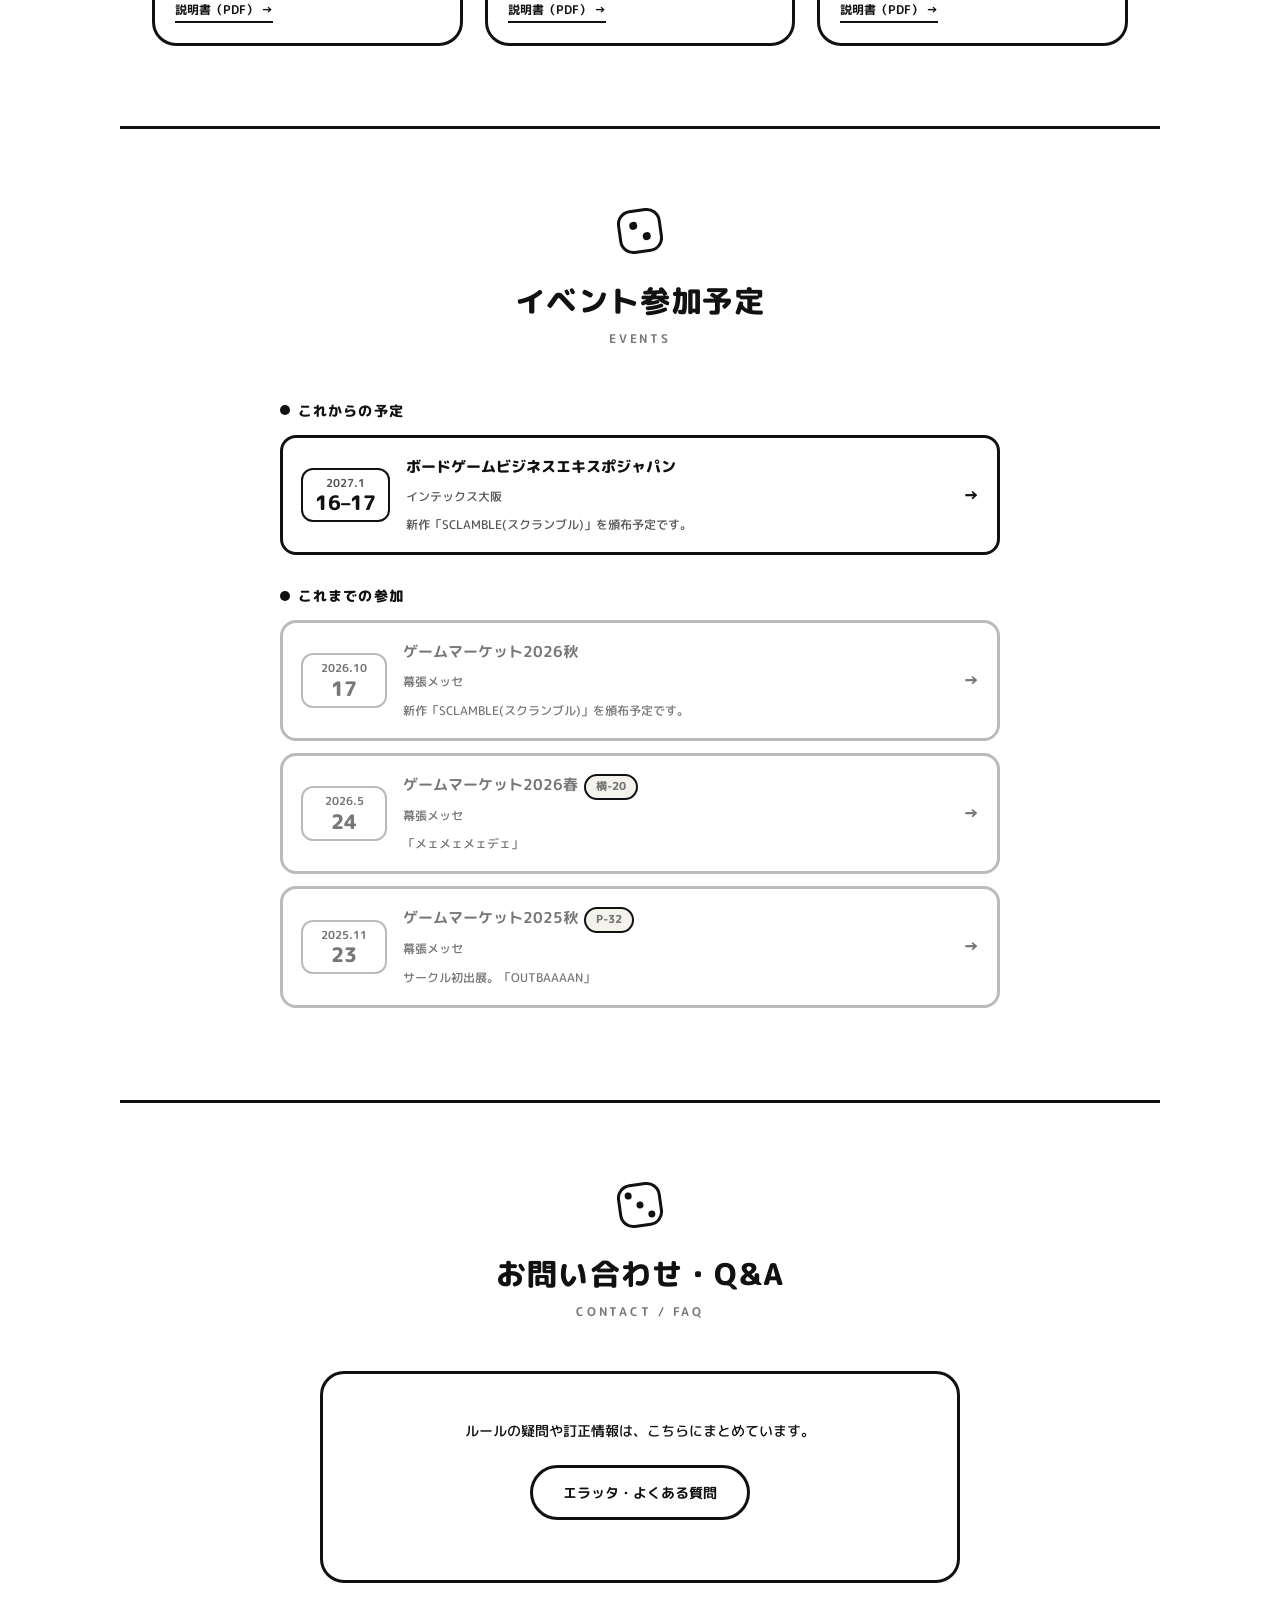
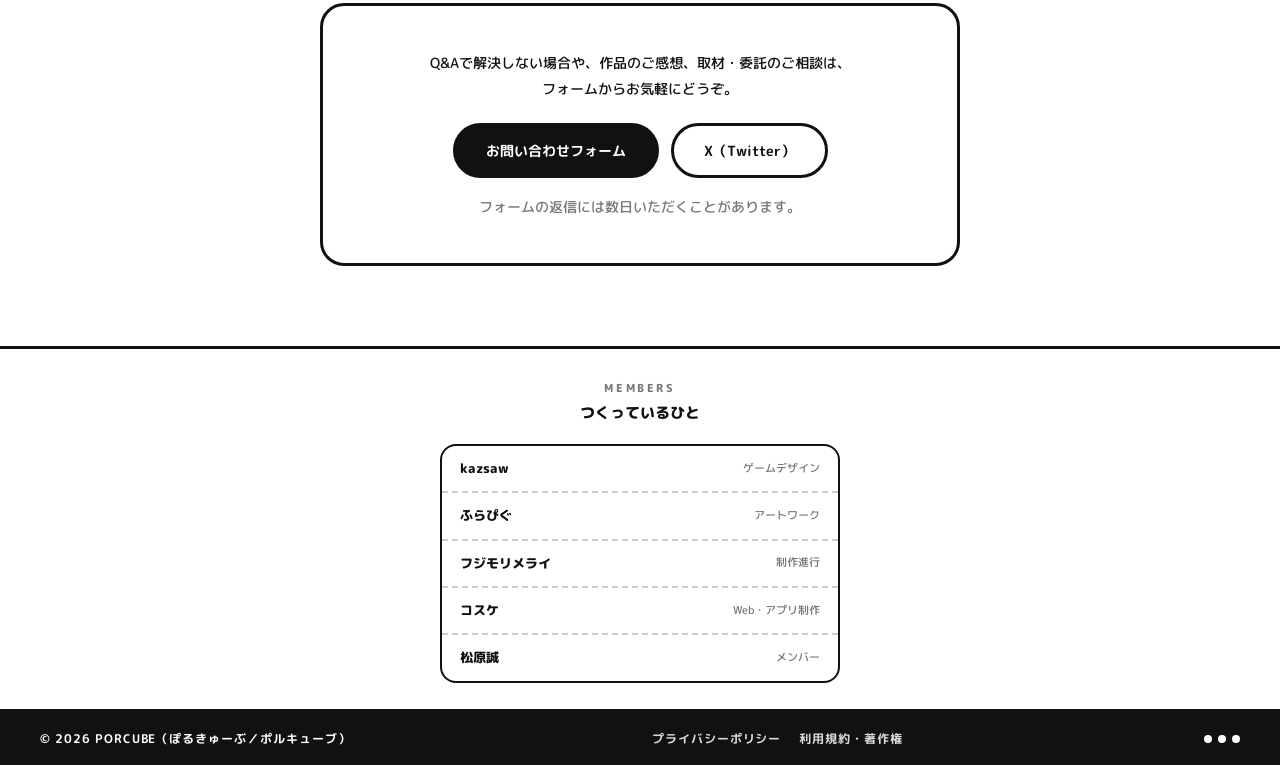
==== commit b87096e8: "Add static prerender build, per-game pages, and errata page for SEO - tools/build.js writes games/ev" ====
--- a/index.html
+++ b/index.html
@@ -83,7 +83,7 @@
       <h2>作品ギャラリー</h2>
       <p class="section-sub">Games</p>
     </div>
-    <div id="games-grid" class="games-grid"></div>
+    <div id="games-grid" class="games-grid"><!-- build:games --><article class="game-card reveal"><div class="game-thumb"><a href="games/sclamble.html" tabindex="-1" aria-hidden="true"><img src="assets/sclamble.jpg" alt="SCLAMBLE のパッケージ" loading="lazy"></a></div><div class="game-body"><span class="badge-new">NEW</span><h3 class="game-title"><a class="game-title-link" href="games/sclamble.html">SCLAMBLE</a></h3><div class="game-specs"><span class="spec-chip">3〜6人</span><span class="spec-chip">15～30分</span><span class="spec-chip">6歳～</span></div><p class="game-desc">羊がぐるぐる逃げ回る！？羊を巡る思惑が交差する、ドタバタバッティングゲーム！</p><button type="button" class="btn btn--solid game-video-btn" data-video="assets/scramble_pv.mp4" data-title="SCLAMBLE" data-credit="映像制作：&lt;a href=&quot;https://x.com/Lantern_wf&quot; target=&quot;_blank&quot; rel=&quot;noopener&quot;&gt;藍田あん&lt;/a&gt;">▶ 動画を見る</button><div class="game-links"><a href="games/sclamble.html">詳しく見る →</a><a href="https://porcube.booth.pm/" target="_blank" rel="noopener">BOOTHで見る →</a><a href="assets/scramble_manual.pdf" target="_blank" rel="noopener">説明書（PDF） →</a></div></div></article><article class="game-card reveal"><div class="game-thumb"><a href="games/mememeday.html" tabindex="-1" aria-hidden="true"><img src="assets/mememeday.jpg" alt="メェメェメェデェ のパッケージ" loading="lazy"></a></div><div class="game-body"><h3 class="game-title"><a class="game-title-link" href="games/mememeday.html">メェメェメェデェ</a></h3><div class="game-specs"><span class="spec-chip">3〜5人</span><span class="spec-chip">15分</span><span class="spec-chip">8歳～</span></div><p class="game-desc">テスト前夜。起きて勉強しなきゃいけないのに、頭の中では羊たちがメェメェメェ、、</p><div class="game-links"><a href="games/mememeday.html">詳しく見る →</a><a href="assets/mememeday_manual.pdf" target="_blank" rel="noopener">説明書（PDF） →</a></div></div></article><article class="game-card reveal"><div class="game-thumb"><a href="games/outbaaaan.html" tabindex="-1" aria-hidden="true"><img src="assets/outbaaaan.jpg" alt="OUTBAAAAN のパッケージ" loading="lazy"></a></div><div class="game-body"><h3 class="game-title"><a class="game-title-link" href="games/outbaaaan.html">OUTBAAAAN</a></h3><div class="game-specs"><span class="spec-chip">2～4人</span><span class="spec-chip">15～30分</span><span class="spec-chip">8歳～</span></div><p class="game-desc">車のスピードを読み合いながら、狙うは数字と数字の”スキマ”。「爽快感×スリル」スキマ争奪カードゲーム</p><div class="game-links"><a href="games/outbaaaan.html">詳しく見る →</a><a href="https://porcube.booth.pm/" target="_blank" rel="noopener">BOOTHで見る →</a><a href="assets/outbaaaan_manual.pdf" target="_blank" rel="noopener">説明書（PDF） →</a></div></div></article><!-- /build:games --></div>
   </section>
 
   <section id="events" class="section">
@@ -94,9 +94,9 @@
     </div>
     <div class="events-wrap">
       <h3 class="events-label">これからの予定</h3>
-      <ul id="events-upcoming" class="events-list"></ul>
+      <ul id="events-upcoming" class="events-list"><!-- build:events-upcoming --><li class="reveal"><a class="event-row event-row--link" href="https://www.bgbe-j.com/" target="_blank" rel="noopener"><span class="event-date"><span class="ym">2027.1</span><span class="d">16–17</span></span><span class="event-info"><span class="event-name">ボードゲームビジネスエキスポジャパン</span><br><span class="event-meta">インテックス大阪<br>新作「SCLAMBLE(スクランブル)」を頒布予定です。</span></span><span class="event-arrow" aria-hidden="true">→</span></a></li><!-- /build:events-upcoming --></ul>
       <h3 class="events-label">これまでの参加</h3>
-      <ul id="events-past" class="events-list events-list--past"></ul>
+      <ul id="events-past" class="events-list events-list--past"><!-- build:events-past --><li class="reveal"><a class="event-row event-row--link" href="https://www.gamemarket.jp/booth/6044" target="_blank" rel="noopener"><span class="event-date"><span class="ym">2026.10</span><span class="d">17</span></span><span class="event-info"><span class="event-name">ゲームマーケット2026秋</span><br><span class="event-meta">幕張メッセ<br>新作「SCLAMBLE(スクランブル)」を頒布予定です。</span></span><span class="event-arrow" aria-hidden="true">→</span></a></li><li class="reveal"><a class="event-row event-row--link" href="https://www.gamemarket.jp/gamemarket/2026s" target="_blank" rel="noopener"><span class="event-date"><span class="ym">2026.5</span><span class="d">24</span></span><span class="event-info"><span class="event-name">ゲームマーケット2026春<span class="event-booth">横-20</span></span><br><span class="event-meta">幕張メッセ<br>「メェメェメェデェ」</span></span><span class="event-arrow" aria-hidden="true">→</span></a></li><li class="reveal"><a class="event-row event-row--link" href="https://www.gamemarket.jp/gamemarket/2025a" target="_blank" rel="noopener"><span class="event-date"><span class="ym">2025.11</span><span class="d">23</span></span><span class="event-info"><span class="event-name">ゲームマーケット2025秋<span class="event-booth">P-32</span></span><br><span class="event-meta">幕張メッセ<br>サークル初出展。「OUTBAAAAN」</span></span><span class="event-arrow" aria-hidden="true">→</span></a></li><!-- /build:events-past --></ul>
     </div>
   </section>
 
@@ -127,7 +127,7 @@
    <section id="members" class="members-strip">
     <p class="members-sub">MEMBERS</p>
     <h2 class="members-title">つくっているひと</h2>
-    <div id="members-list" class="members-list"></div>
+    <div id="members-list" class="members-list"><!-- build:members --><span class="member-card"><span class="member-name">kazsaw</span><span class="member-role">ゲームデザイン</span></span><span class="member-card"><span class="member-name">ふらぴぐ</span><span class="member-role">アートワーク</span></span><span class="member-card"><span class="member-name">フジモリメライ</span><span class="member-role">制作進行</span></span><span class="member-card"><span class="member-name">コスケ</span><span class="member-role">Web・アプリ制作</span></span><span class="member-card"><span class="member-name">松原誠</span><span class="member-role">メンバー</span></span><!-- /build:members --></div>
   </section>
 </main>
 
@@ -143,6 +143,7 @@
 
 
 <script src="js/data.js"></script>
+<script src="js/render.js"></script>
 <script src="js/app.js"></script>
 </body>
 </html>
--- a/css/style.css
+++ b/css/style.css
@@ -545,3 +545,164 @@
 .video-modal-close:hover { background: var(--gray-dark); }
 @keyframes video-pop { from { opacity: 0; transform: scale(.96); } to { opacity: 1; transform: none; } }
 @media (prefers-reduced-motion: reduce) { .video-modal[open] { animation: none; } }
+
+/* ---------- games: title link ---------- */
+.game-title-link { text-decoration: none; }
+.game-title-link:hover { text-decoration: underline; text-underline-offset: 4px; }
+.game-thumb > a { display: block; width: 100%; height: 100%; }
+
+/* ---------- detail pages（作品ページ・エラッタ） ---------- */
+.detail {
+  max-width: 960px;
+  margin: 0 auto;
+  padding: 20px clamp(16px, 4vw, 32px) clamp(48px, 7vw, 80px);
+}
+
+.breadcrumb {
+  display: flex;
+  flex-wrap: wrap;
+  gap: 6px;
+  font-size: 12px;
+  font-weight: 700;
+  color: var(--gray);
+  margin-bottom: 24px;
+}
+.breadcrumb a { text-decoration: none; color: var(--gray-dark); }
+.breadcrumb a:hover { text-decoration: underline; }
+.breadcrumb [aria-current] { color: var(--ink); }
+
+.detail-hero {
+  display: grid;
+  grid-template-columns: minmax(0, 1fr) minmax(0, 1fr);
+  gap: clamp(20px, 4vw, 40px);
+  align-items: center;
+  margin-bottom: clamp(32px, 6vw, 56px);
+}
+.detail-hero-media {
+  aspect-ratio: 4 / 3;
+  border: var(--line) solid var(--ink);
+  border-radius: var(--radius-lg);
+  overflow: hidden;
+  background: var(--mist);
+  display: flex;
+  align-items: center;
+  justify-content: center;
+}
+.detail-hero-media img { width: 100%; height: 100%; object-fit: cover; }
+.detail-hero-body { display: flex; flex-direction: column; gap: 12px; }
+.detail-title { font-size: clamp(28px, 5vw, 40px); font-weight: 800; line-height: 1.3; letter-spacing: .02em; }
+.detail-kana { font-size: 13px; font-weight: 700; color: var(--gray); margin-top: -10px; letter-spacing: .1em; }
+.detail-lead { font-size: 15px; }
+
+.detail-section {
+  border-top: var(--line) solid var(--ink);
+  padding: clamp(28px, 5vw, 44px) 0;
+}
+.detail-section-head { margin-bottom: 18px; }
+.detail-section-head h2 { font-size: clamp(19px, 3.4vw, 24px); font-weight: 800; letter-spacing: .04em; }
+
+.detail-prose p { font-size: 15px; }
+.detail-prose p + p { margin-top: 12px; }
+
+.howto-list { list-style: none; counter-reset: howto; display: grid; gap: 10px; }
+.howto-list li {
+  counter-increment: howto;
+  position: relative;
+  padding: 12px 16px 12px 58px;
+  border: 2px solid var(--ink);
+  border-radius: var(--radius-md);
+  font-size: 14px;
+}
+.howto-list li::before {
+  content: counter(howto);
+  position: absolute;
+  left: 14px;
+  top: 50%;
+  transform: translateY(-50%);
+  width: 30px; height: 30px;
+  border-radius: 9px;
+  background: var(--ink);
+  color: var(--paper);
+  font-weight: 800;
+  font-size: 15px;
+  display: grid;
+  place-items: center;
+}
+.howto-goal {
+  margin-top: 16px;
+  padding: 14px 18px;
+  background: var(--mist);
+  border-radius: var(--radius-md);
+  font-size: 14px;
+  font-weight: 700;
+}
+.detail-note { margin-top: 14px; font-size: 12px; color: var(--gray-dark); }
+.detail-note a { font-weight: 700; }
+
+.detail-video {
+  display: block;
+  width: 100%;
+  background: #000;
+  border: var(--line) solid var(--ink);
+  border-radius: var(--radius-md);
+}
+.detail-video-credit { margin-top: 8px; font-size: 12px; font-weight: 700; color: var(--gray-dark); text-align: right; }
+
+.detail-cols { display: grid; grid-template-columns: repeat(auto-fit, minmax(240px, 1fr)); gap: 24px; }
+.detail-h3 { font-size: 14px; font-weight: 800; margin-bottom: 8px; }
+.detail-list { list-style: none; font-size: 14px; }
+.detail-list li { padding: 6px 0; border-bottom: 2px dashed #cccccc; }
+.detail-credits { display: grid; grid-template-columns: auto 1fr; gap: 6px 16px; font-size: 14px; }
+.detail-credits dt { color: var(--gray); font-size: 12px; font-weight: 700; padding-top: 2px; }
+
+.detail-events { list-style: none; display: grid; gap: 8px; font-size: 14px; }
+.detail-events li { display: flex; flex-wrap: wrap; align-items: baseline; gap: 4px 14px; }
+.detail-events-date { font-weight: 800; min-width: 88px; }
+.detail-events a { font-weight: 700; }
+.detail-events-place { font-size: 12px; color: var(--gray); }
+
+.other-games { list-style: none; display: grid; grid-template-columns: repeat(auto-fit, minmax(220px, 1fr)); gap: 16px; }
+.other-games a {
+  display: flex;
+  flex-direction: column;
+  height: 100%;
+  border: var(--line) solid var(--ink);
+  border-radius: var(--radius-md);
+  overflow: hidden;
+  text-decoration: none;
+  transition: transform .15s ease, box-shadow .15s ease;
+}
+.other-games a:hover { transform: translateY(-2px); box-shadow: 4px 4px 0 var(--ink); }
+.other-games img { aspect-ratio: 4 / 3; object-fit: cover; border-bottom: var(--line) solid var(--ink); }
+.other-games-title { padding: 10px 14px 0; font-weight: 800; }
+.other-games-desc { padding: 2px 14px 12px; font-size: 12px; color: var(--gray-dark); }
+
+.detail-back { text-align: center; padding-top: 12px; }
+
+/* errata */
+.detail-page-title { font-size: clamp(24px, 4.5vw, 34px); font-weight: 800; margin-bottom: 8px; }
+.detail-page-lead { font-size: 14px; color: var(--gray-dark); margin-bottom: 12px; }
+.errata-toc { display: flex; flex-wrap: wrap; gap: 8px; margin: 18px 0 8px; }
+.errata-empty {
+  font-size: 13px;
+  color: var(--gray);
+  border: 2px dashed #bbbbbb;
+  border-radius: var(--radius-md);
+  padding: 16px;
+  text-align: center;
+}
+.errata-item { border: 2px solid var(--ink); border-radius: var(--radius-md); padding: 14px 18px; font-size: 14px; }
+.errata-item + .errata-item { margin-top: 10px; }
+.errata-item dt { font-weight: 800; }
+.errata-item dd + dt { margin-top: 8px; }
+.faq-item { border: 2px solid var(--ink); border-radius: var(--radius-md); font-size: 14px; }
+.faq-item + .faq-item { margin-top: 10px; }
+.faq-item summary { cursor: pointer; padding: 12px 18px; font-weight: 800; }
+.faq-item > div { padding: 0 18px 14px; }
+
+@media (max-width: 720px) {
+  .detail-hero { grid-template-columns: 1fr; }
+}
+@media (prefers-reduced-motion: reduce) {
+  .other-games a { transition: none; }
+}
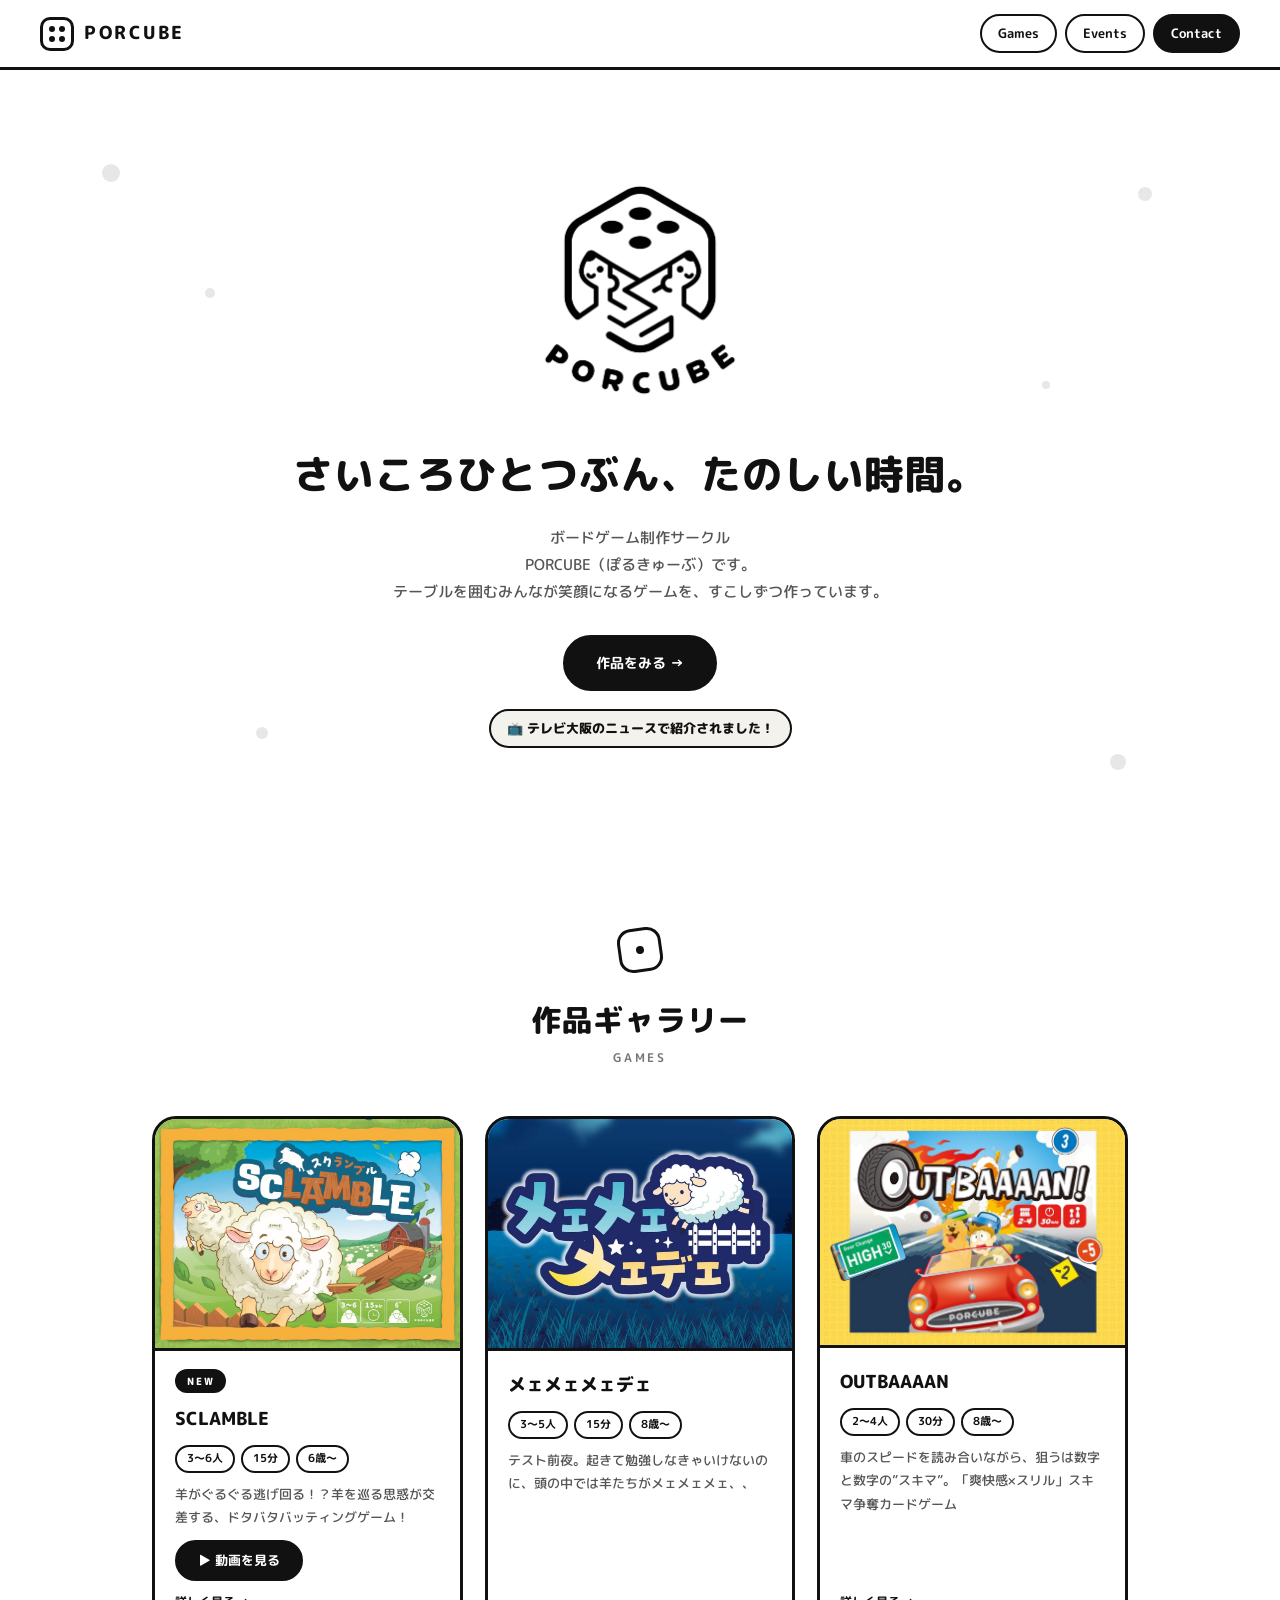
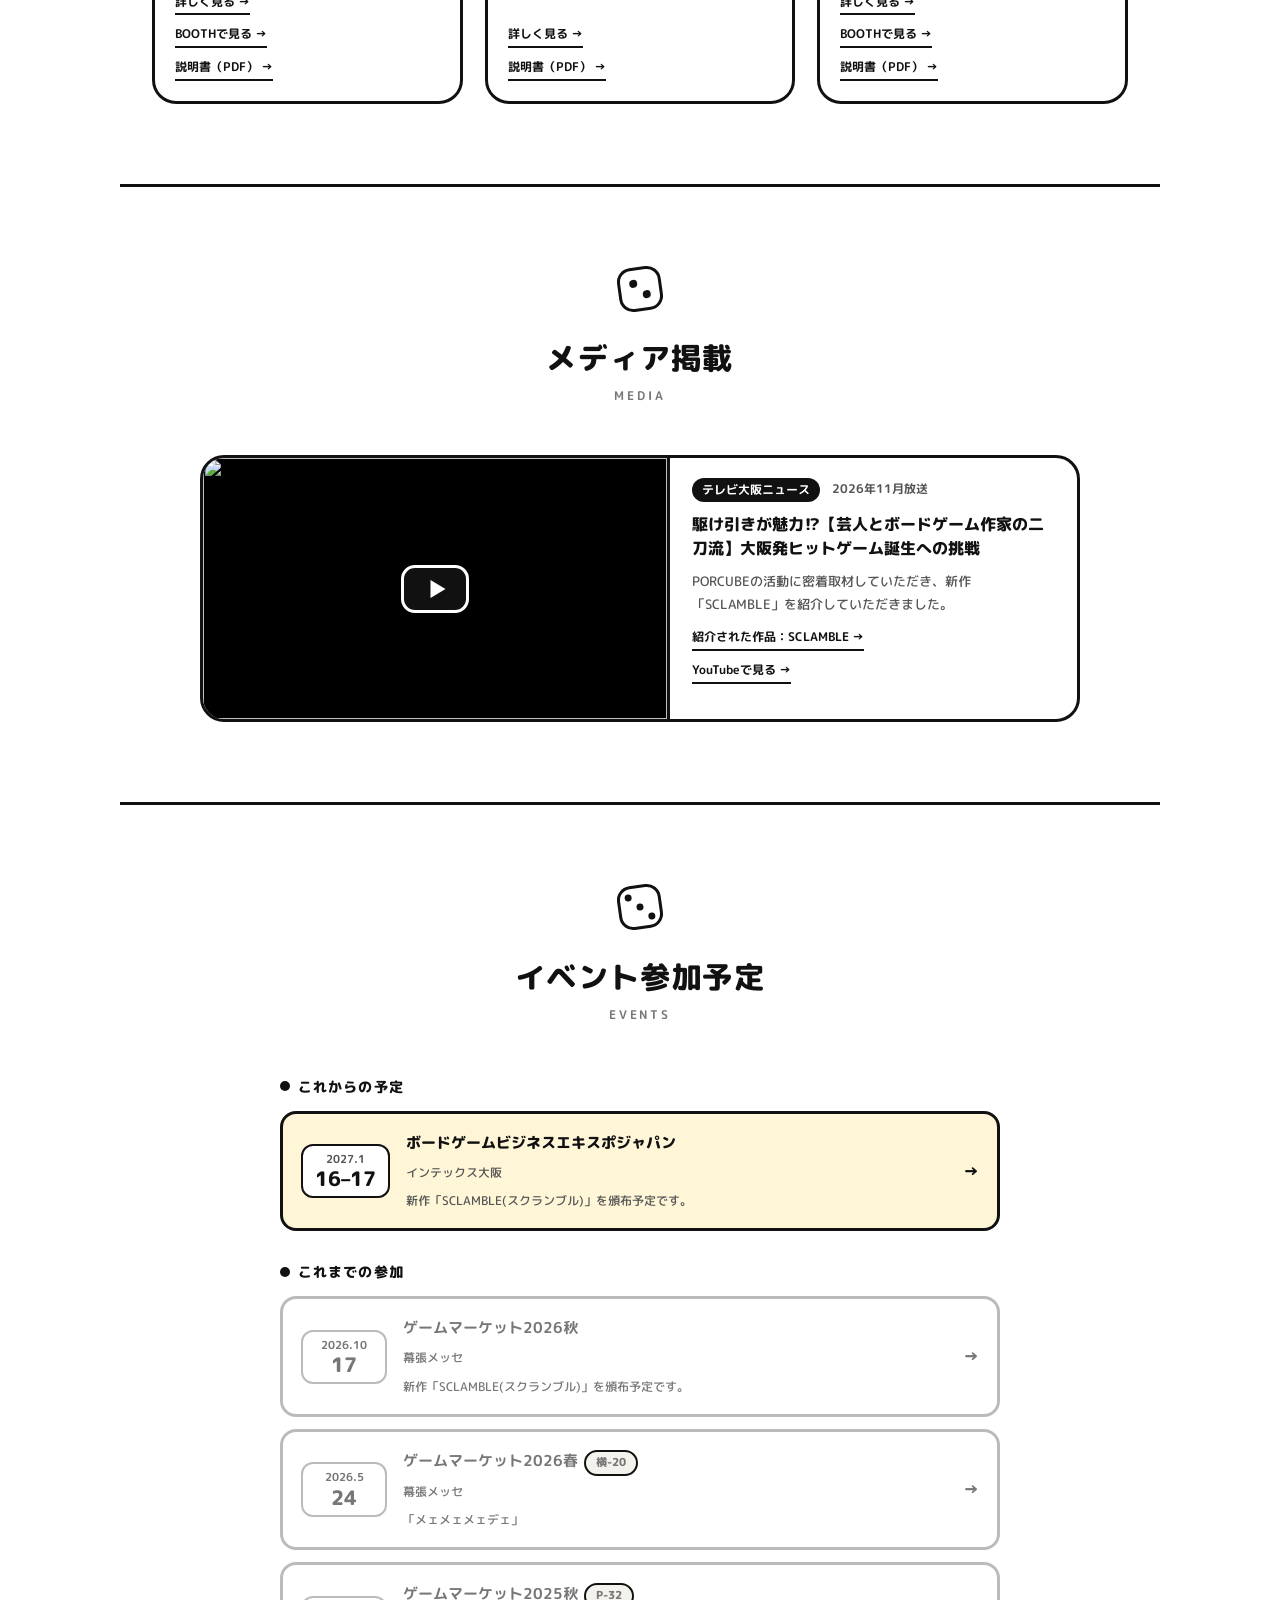
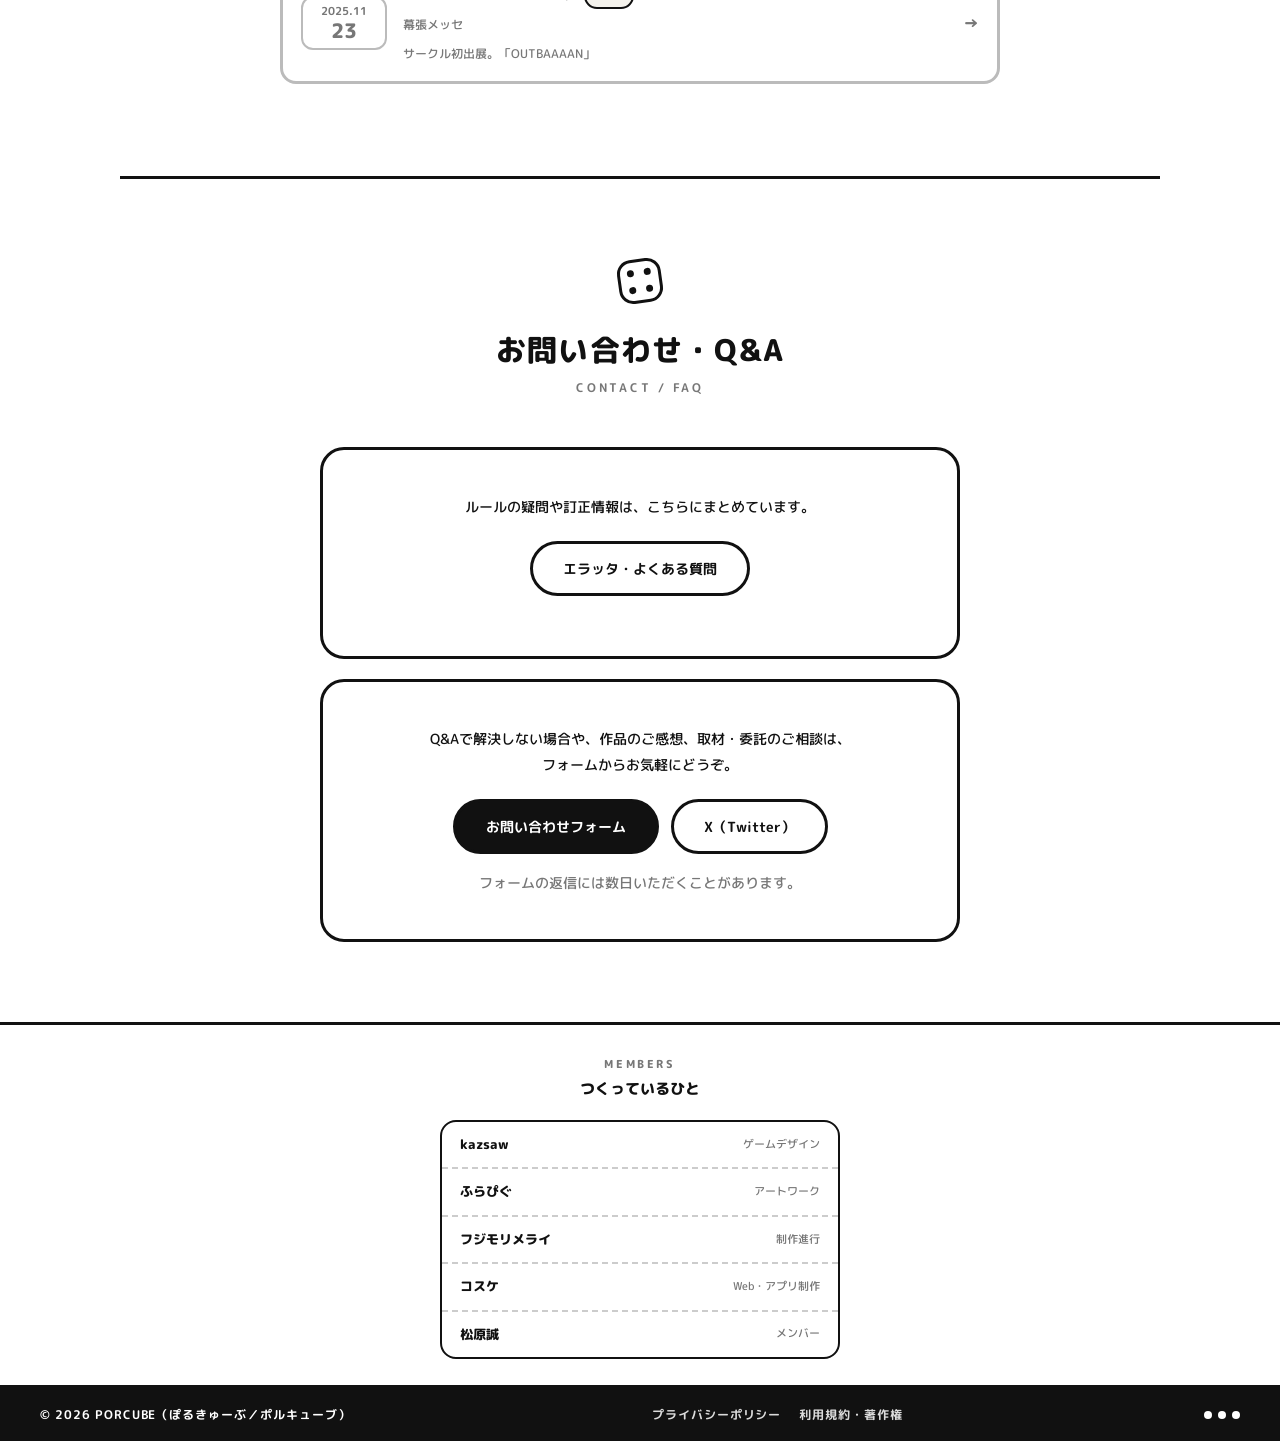
==== commit 33868fb0: "Add TV Osaka media feature, fix play times, highlight upcoming events - Media section with click-to-" ====
--- a/index.html
+++ b/index.html
@@ -75,6 +75,7 @@
     <p class="hero-lead reveal">ボードゲーム制作サークル <br>PORCUBE（ぽるきゅーぶ）です。<br>
     テーブルを囲むみんなが笑顔になるゲームを、すこしずつ作っています。</p>
     <a class="btn btn--solid reveal" href="#games">作品をみる →</a>
+    <p class="hero-media reveal"><a href="#media"><span aria-hidden="true">📺</span> テレビ大阪のニュースで紹介されました！</a></p>
   </section>
 
   <section id="games" class="section">
@@ -83,12 +84,21 @@
       <h2>作品ギャラリー</h2>
       <p class="section-sub">Games</p>
     </div>
-    <div id="games-grid" class="games-grid"><!-- build:games --><article class="game-card reveal"><div class="game-thumb"><a href="games/sclamble.html" tabindex="-1" aria-hidden="true"><img src="assets/sclamble.jpg" alt="SCLAMBLE のパッケージ" loading="lazy"></a></div><div class="game-body"><span class="badge-new">NEW</span><h3 class="game-title"><a class="game-title-link" href="games/sclamble.html">SCLAMBLE</a></h3><div class="game-specs"><span class="spec-chip">3〜6人</span><span class="spec-chip">15～30分</span><span class="spec-chip">6歳～</span></div><p class="game-desc">羊がぐるぐる逃げ回る！？羊を巡る思惑が交差する、ドタバタバッティングゲーム！</p><button type="button" class="btn btn--solid game-video-btn" data-video="assets/scramble_pv.mp4" data-title="SCLAMBLE" data-credit="映像制作：&lt;a href=&quot;https://x.com/Lantern_wf&quot; target=&quot;_blank&quot; rel=&quot;noopener&quot;&gt;藍田あん&lt;/a&gt;">▶ 動画を見る</button><div class="game-links"><a href="games/sclamble.html">詳しく見る →</a><a href="https://porcube.booth.pm/" target="_blank" rel="noopener">BOOTHで見る →</a><a href="assets/scramble_manual.pdf" target="_blank" rel="noopener">説明書（PDF） →</a></div></div></article><article class="game-card reveal"><div class="game-thumb"><a href="games/mememeday.html" tabindex="-1" aria-hidden="true"><img src="assets/mememeday.jpg" alt="メェメェメェデェ のパッケージ" loading="lazy"></a></div><div class="game-body"><h3 class="game-title"><a class="game-title-link" href="games/mememeday.html">メェメェメェデェ</a></h3><div class="game-specs"><span class="spec-chip">3〜5人</span><span class="spec-chip">15分</span><span class="spec-chip">8歳～</span></div><p class="game-desc">テスト前夜。起きて勉強しなきゃいけないのに、頭の中では羊たちがメェメェメェ、、</p><div class="game-links"><a href="games/mememeday.html">詳しく見る →</a><a href="assets/mememeday_manual.pdf" target="_blank" rel="noopener">説明書（PDF） →</a></div></div></article><article class="game-card reveal"><div class="game-thumb"><a href="games/outbaaaan.html" tabindex="-1" aria-hidden="true"><img src="assets/outbaaaan.jpg" alt="OUTBAAAAN のパッケージ" loading="lazy"></a></div><div class="game-body"><h3 class="game-title"><a class="game-title-link" href="games/outbaaaan.html">OUTBAAAAN</a></h3><div class="game-specs"><span class="spec-chip">2～4人</span><span class="spec-chip">15～30分</span><span class="spec-chip">8歳～</span></div><p class="game-desc">車のスピードを読み合いながら、狙うは数字と数字の”スキマ”。「爽快感×スリル」スキマ争奪カードゲーム</p><div class="game-links"><a href="games/outbaaaan.html">詳しく見る →</a><a href="https://porcube.booth.pm/" target="_blank" rel="noopener">BOOTHで見る →</a><a href="assets/outbaaaan_manual.pdf" target="_blank" rel="noopener">説明書（PDF） →</a></div></div></article><!-- /build:games --></div>
+    <div id="games-grid" class="games-grid"><!-- build:games --><article class="game-card reveal"><div class="game-thumb"><a href="games/sclamble.html" tabindex="-1" aria-hidden="true"><img src="assets/sclamble.jpg" alt="SCLAMBLE のパッケージ" loading="lazy"></a></div><div class="game-body"><span class="badge-new">NEW</span><h3 class="game-title"><a class="game-title-link" href="games/sclamble.html">SCLAMBLE</a></h3><div class="game-specs"><span class="spec-chip">3〜6人</span><span class="spec-chip">15分</span><span class="spec-chip">6歳～</span></div><p class="game-desc">羊がぐるぐる逃げ回る！？羊を巡る思惑が交差する、ドタバタバッティングゲーム！</p><button type="button" class="btn btn--solid game-video-btn" data-video="assets/scramble_pv.mp4" data-title="SCLAMBLE" data-credit="映像制作：&lt;a href=&quot;https://x.com/Lantern_wf&quot; target=&quot;_blank&quot; rel=&quot;noopener&quot;&gt;藍田あん&lt;/a&gt;">▶ 動画を見る</button><div class="game-links"><a href="games/sclamble.html">詳しく見る →</a><a href="https://porcube.booth.pm/" target="_blank" rel="noopener">BOOTHで見る →</a><a href="assets/scramble_manual.pdf" target="_blank" rel="noopener">説明書（PDF） →</a></div></div></article><article class="game-card reveal"><div class="game-thumb"><a href="games/mememeday.html" tabindex="-1" aria-hidden="true"><img src="assets/mememeday.jpg" alt="メェメェメェデェ のパッケージ" loading="lazy"></a></div><div class="game-body"><h3 class="game-title"><a class="game-title-link" href="games/mememeday.html">メェメェメェデェ</a></h3><div class="game-specs"><span class="spec-chip">3〜5人</span><span class="spec-chip">15分</span><span class="spec-chip">8歳～</span></div><p class="game-desc">テスト前夜。起きて勉強しなきゃいけないのに、頭の中では羊たちがメェメェメェ、、</p><div class="game-links"><a href="games/mememeday.html">詳しく見る →</a><a href="assets/mememeday_manual.pdf" target="_blank" rel="noopener">説明書（PDF） →</a></div></div></article><article class="game-card reveal"><div class="game-thumb"><a href="games/outbaaaan.html" tabindex="-1" aria-hidden="true"><img src="assets/outbaaaan.jpg" alt="OUTBAAAAN のパッケージ" loading="lazy"></a></div><div class="game-body"><h3 class="game-title"><a class="game-title-link" href="games/outbaaaan.html">OUTBAAAAN</a></h3><div class="game-specs"><span class="spec-chip">2～4人</span><span class="spec-chip">30分</span><span class="spec-chip">8歳～</span></div><p class="game-desc">車のスピードを読み合いながら、狙うは数字と数字の”スキマ”。「爽快感×スリル」スキマ争奪カードゲーム</p><div class="game-links"><a href="games/outbaaaan.html">詳しく見る →</a><a href="https://porcube.booth.pm/" target="_blank" rel="noopener">BOOTHで見る →</a><a href="assets/outbaaaan_manual.pdf" target="_blank" rel="noopener">説明書（PDF） →</a></div></div></article><!-- /build:games --></div>
+  </section>
+
+  <section id="media" class="section">
+    <div class="section-head reveal">
+      <span class="section-die" aria-hidden="true" data-face="2"></span>
+      <h2>メディア掲載</h2>
+      <p class="section-sub">Media</p>
+    </div>
+    <div id="media-list" class="media-list"><!-- build:media --><article class="media-card reveal"><div class="media-thumb"><a class="yt-lite" href="https://www.youtube.com/watch?v=uiPXR0X5OwY" data-yt="uiPXR0X5OwY" target="_blank" rel="noopener" aria-label="動画を再生：駆け引きが魅力⁉︎【芸人とボードゲーム作家の二刀流】大阪発ヒットゲーム誕生への挑戦"><img src="https://i.ytimg.com/vi/uiPXR0X5OwY/hqdefault.jpg" alt="" loading="lazy"><span class="yt-lite-play" aria-hidden="true"></span></a></div><div class="media-body"><p class="media-meta"><span class="media-outlet">テレビ大阪ニュース</span><span>2026年11月放送</span></p><h3 class="media-title">駆け引きが魅力⁉︎【芸人とボードゲーム作家の二刀流】大阪発ヒットゲーム誕生への挑戦</h3><p class="media-desc">PORCUBEの活動に密着取材していただき、新作「SCLAMBLE」を紹介していただきました。</p><div class="game-links"><a href="games/sclamble.html">紹介された作品：SCLAMBLE →</a><a href="https://www.youtube.com/watch?v=uiPXR0X5OwY" target="_blank" rel="noopener">YouTubeで見る →</a></div></div></article><!-- /build:media --></div>
   </section>
 
   <section id="events" class="section">
     <div class="section-head reveal">
-      <span class="section-die" aria-hidden="true" data-face="2"></span>
+      <span class="section-die" aria-hidden="true" data-face="3"></span>
       <h2>イベント参加予定</h2>
       <p class="section-sub">Events</p>
     </div>
@@ -102,7 +112,7 @@
 
   <section id="contact" class="section">
     <div class="section-head reveal">
-      <span class="section-die" aria-hidden="true" data-face="3"></span>
+      <span class="section-die" aria-hidden="true" data-face="4"></span>
       <h2>お問い合わせ・Q&amp;A</h2>
       <p class="section-sub">Contact / FAQ</p>
     </div>
@@ -144,6 +154,7 @@
 
 <script src="js/data.js"></script>
 <script src="js/render.js"></script>
+<script src="js/yt-lite.js"></script>
 <script src="js/app.js"></script>
 </body>
 </html>
--- a/css/style.css
+++ b/css/style.css
@@ -706,3 +706,87 @@
 @media (prefers-reduced-motion: reduce) {
   .other-games a { transition: none; }
 }
+
+/* ---------- media（メディア掲載） ---------- */
+.section-die[data-face="4"]::before { top: 7px; left: 7px; width: 7px; height: 7px; box-shadow: 17px 0 0 var(--ink); }
+.section-die[data-face="4"]::after  { bottom: 7px; left: 7px; width: 7px; height: 7px; box-shadow: 17px 0 0 var(--ink); }
+
+.hero-media { margin-top: 18px; }
+.hero-media a {
+  display: inline-block;
+  padding: 6px 16px;
+  border: 2px solid var(--ink);
+  border-radius: 999px;
+  background: var(--mist);
+  font-size: 13px;
+  font-weight: 800;
+  text-decoration: none;
+  transition: transform .15s ease, background .2s ease;
+}
+.hero-media a:hover { transform: translateY(-2px); background: var(--paper); }
+
+.media-list { display: grid; gap: 22px; max-width: 880px; margin: 0 auto; }
+.media-card {
+  display: grid;
+  grid-template-columns: minmax(0, 1.15fr) minmax(0, 1fr);
+  border: var(--line) solid var(--ink);
+  border-radius: var(--radius-lg);
+  overflow: hidden;
+  background: var(--paper);
+}
+.media-thumb { border-right: var(--line) solid var(--ink); background: #000; }
+.media-body { padding: 20px 22px; display: flex; flex-direction: column; gap: 10px; }
+.media-meta { display: flex; flex-wrap: wrap; gap: 4px 12px; font-size: 12px; font-weight: 700; color: var(--gray-dark); }
+.media-outlet {
+  background: var(--ink);
+  color: var(--paper);
+  border-radius: 999px;
+  padding: 1px 10px;
+}
+.media-title { font-size: 16px; font-weight: 800; line-height: 1.5; }
+.media-desc { font-size: 13px; color: var(--gray-dark); }
+
+.yt-lite, .yt-lite-frame {
+  position: relative;
+  display: block;
+  width: 100%;
+  aspect-ratio: 16 / 9;
+  border: 0;
+}
+.yt-lite img { width: 100%; height: 100%; object-fit: cover; }
+.yt-lite-play {
+  position: absolute;
+  top: 50%; left: 50%;
+  width: 68px; height: 48px;
+  transform: translate(-50%, -50%);
+  background: var(--ink);
+  border: var(--line) solid var(--paper);
+  border-radius: 14px;
+  transition: transform .15s ease;
+}
+.yt-lite-play::after {
+  content: "";
+  position: absolute;
+  top: 50%; left: 54%;
+  transform: translate(-50%, -50%);
+  border-style: solid;
+  border-width: 9px 0 9px 15px;
+  border-color: transparent transparent transparent var(--paper);
+}
+.yt-lite:hover .yt-lite-play { transform: translate(-50%, -50%) scale(1.08); }
+
+.detail-section .media-card { grid-template-columns: 1fr; }
+.detail-section .media-thumb { border-right: 0; border-bottom: var(--line) solid var(--ink); }
+
+@media (max-width: 720px) {
+  .media-card { grid-template-columns: 1fr; }
+  .media-thumb { border-right: 0; border-bottom: var(--line) solid var(--ink); }
+}
+@media (prefers-reduced-motion: reduce) {
+  .hero-media a, .yt-lite-play { transition: none; }
+}
+
+/* ---------- events: これからの予定をほんのり強調 ---------- */
+:root { --accent-soft: #fff6d8; }
+#events-upcoming .event-row { background: var(--accent-soft); }
+#events-upcoming .event-date { background: var(--paper); }
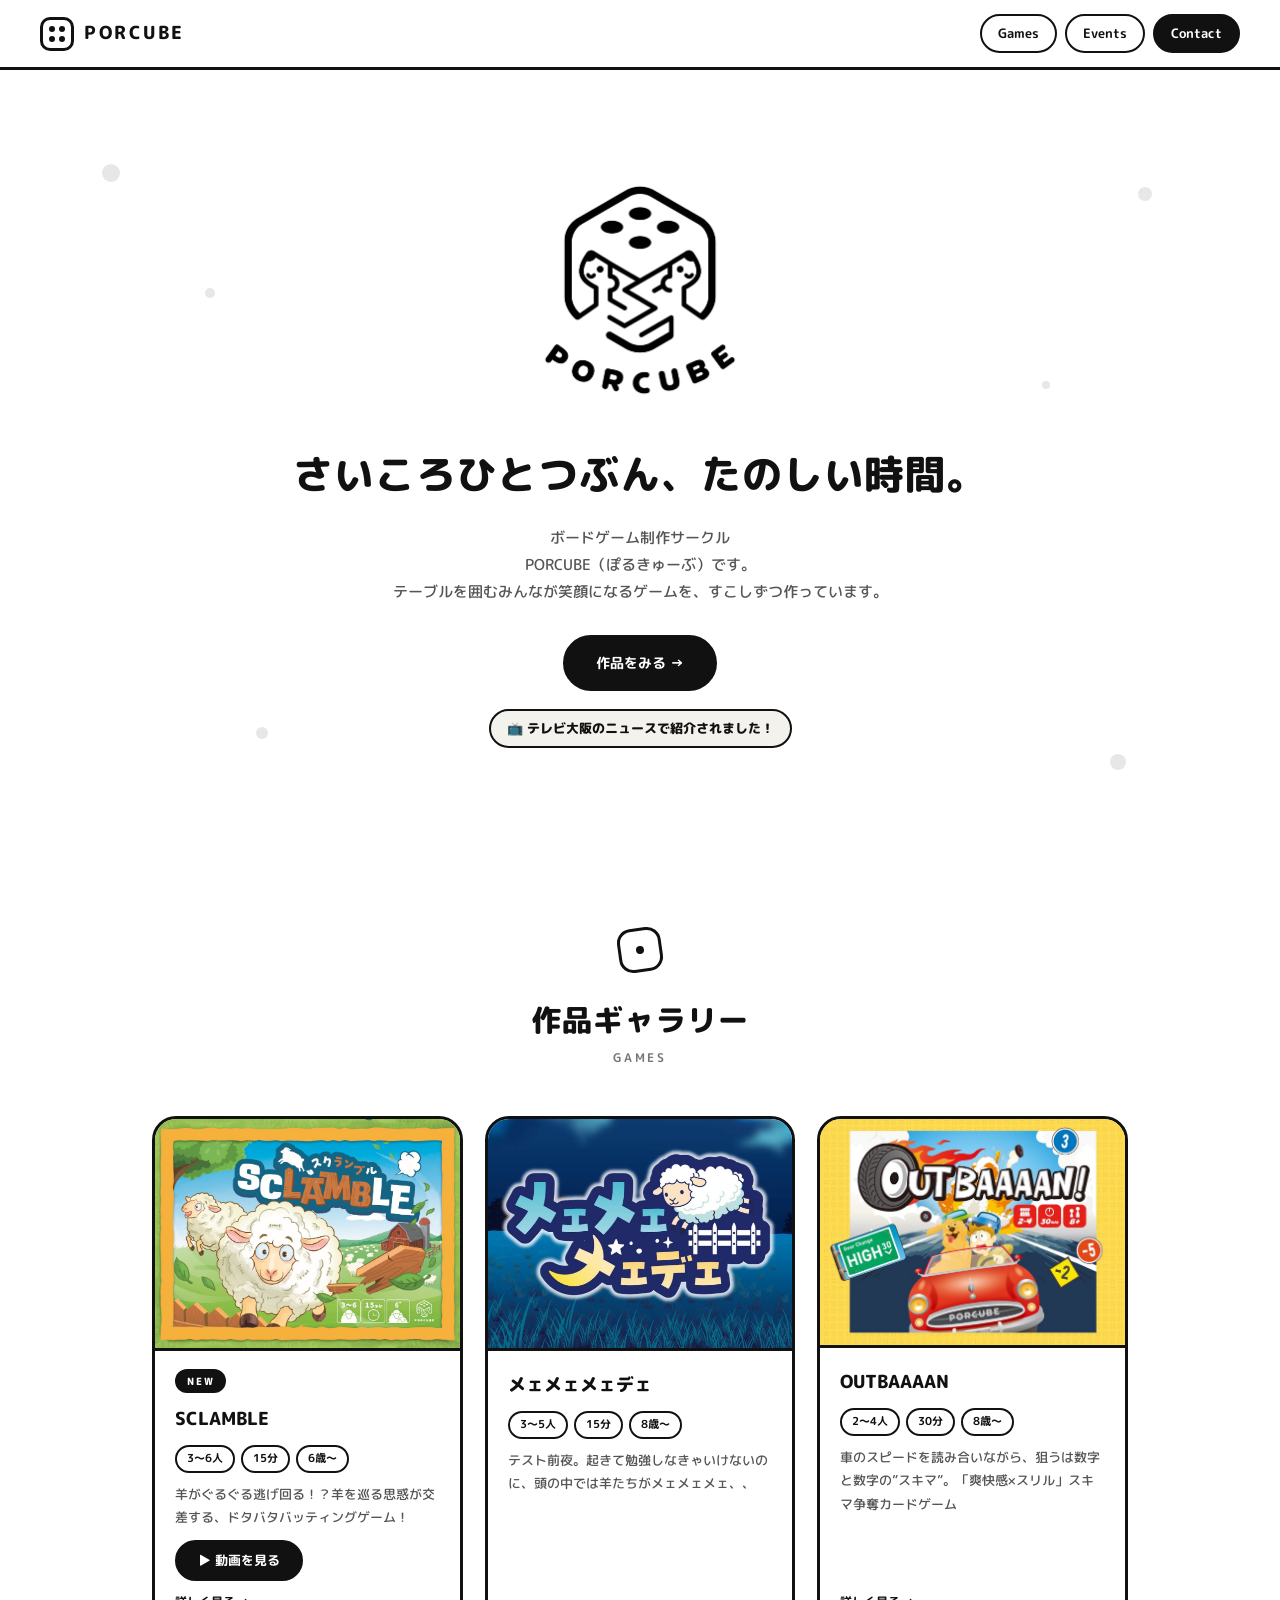
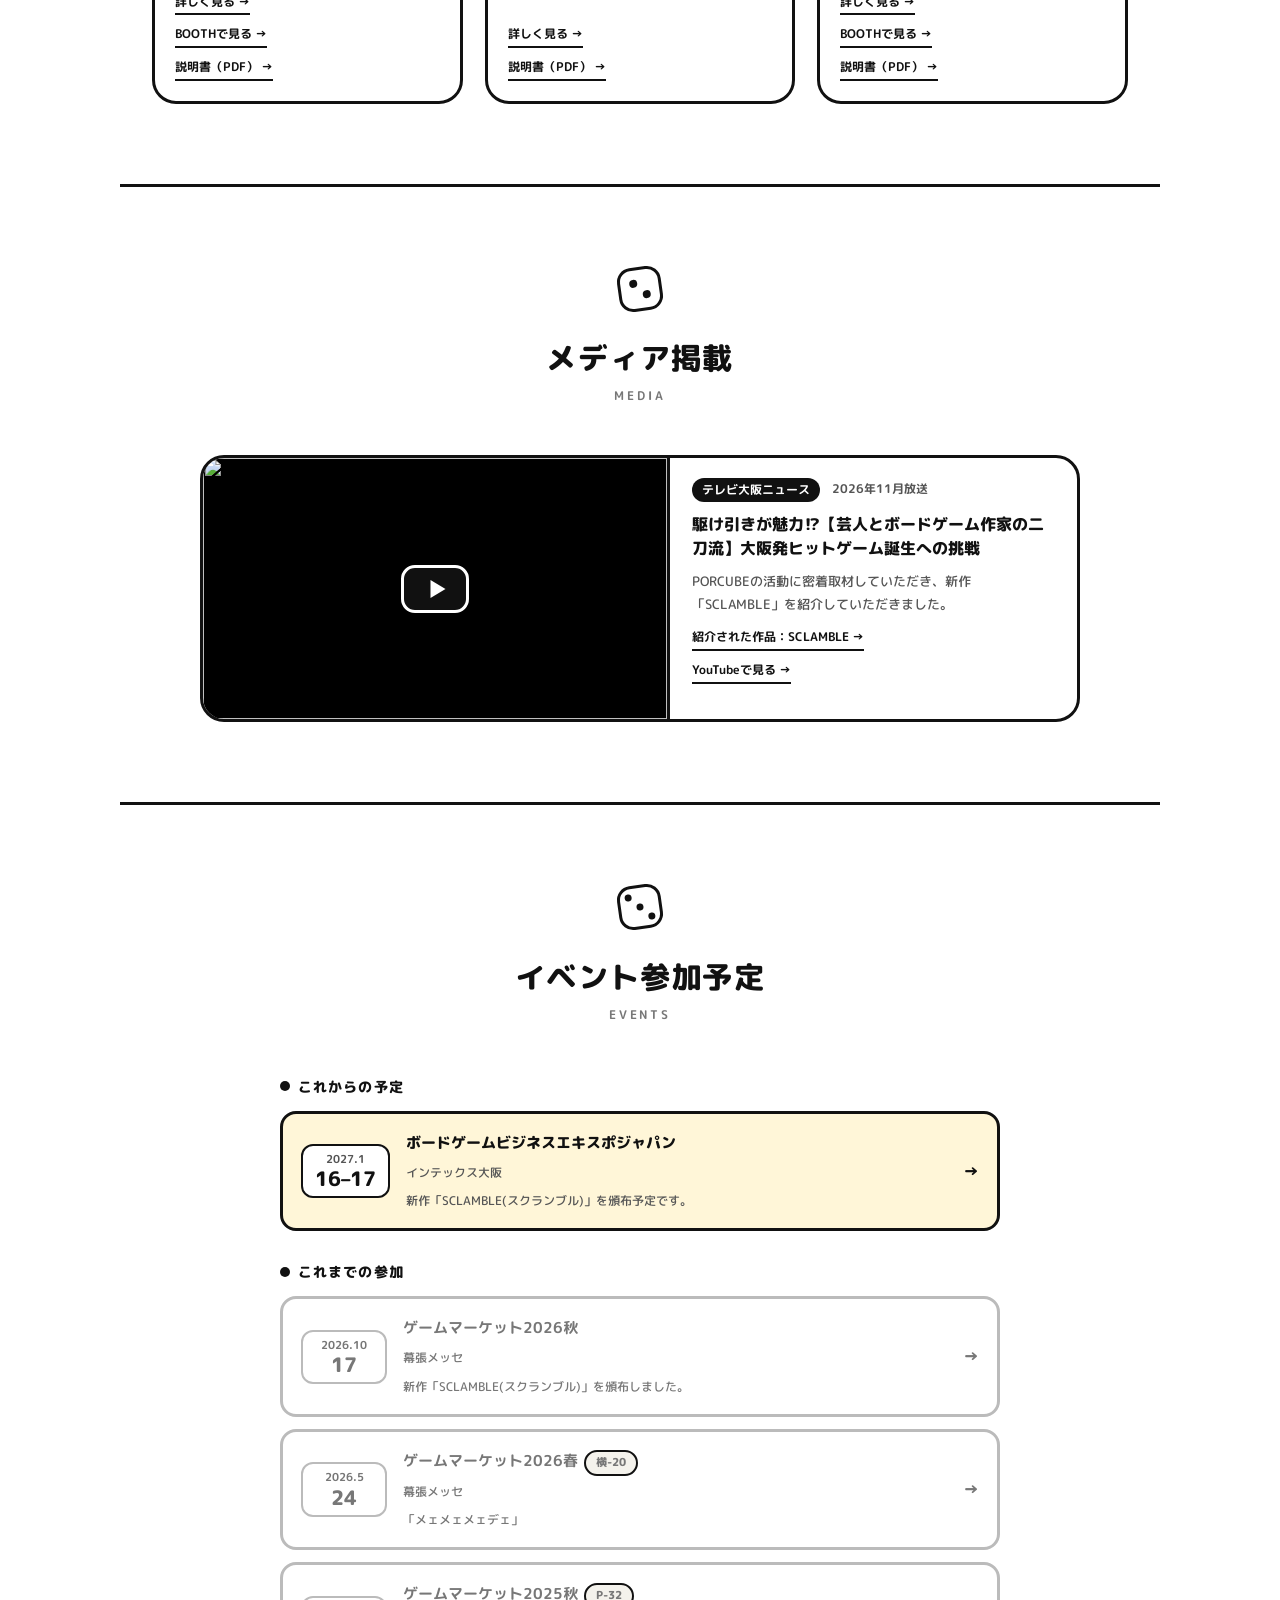
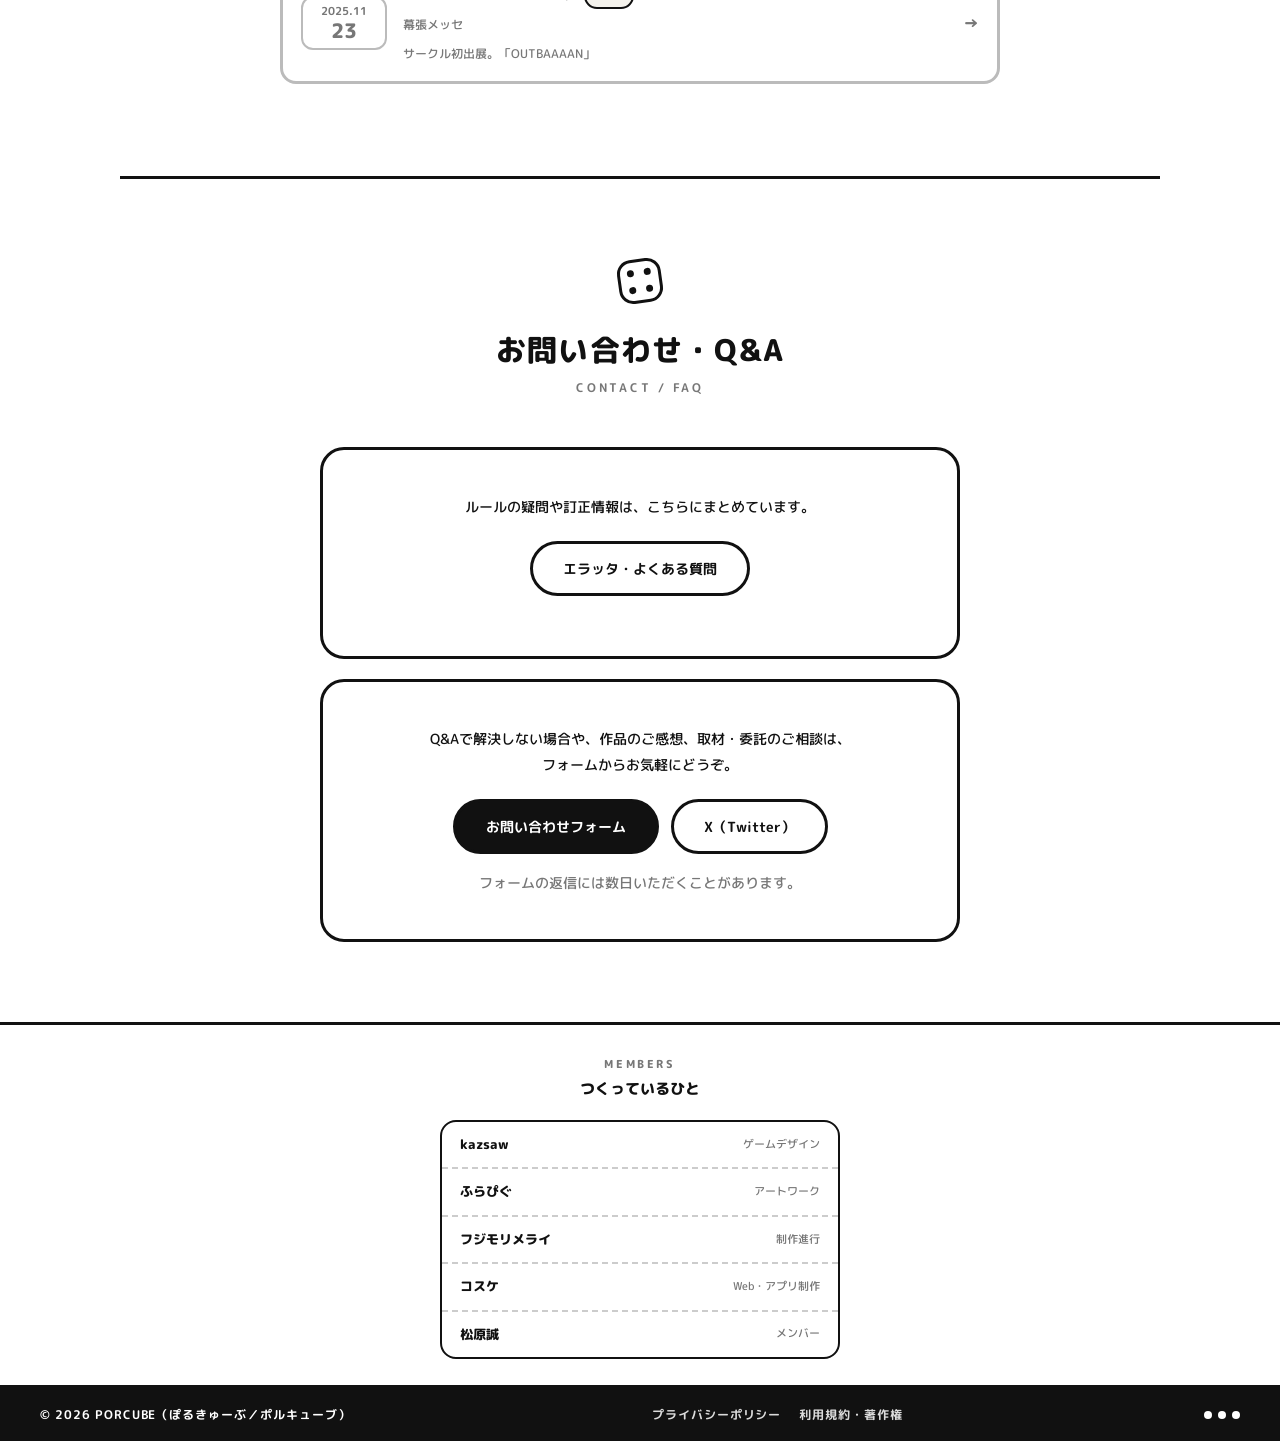
==== commit 16239635: "Update Game Market 2026 Autumn note to past tense Co-Authored-By: Claude Opus 5.5 <noreply@anthropic" ====
--- a/index.html
+++ b/index.html
@@ -106,7 +106,7 @@
       <h3 class="events-label">これからの予定</h3>
       <ul id="events-upcoming" class="events-list"><!-- build:events-upcoming --><li class="reveal"><a class="event-row event-row--link" href="https://www.bgbe-j.com/" target="_blank" rel="noopener"><span class="event-date"><span class="ym">2027.1</span><span class="d">16–17</span></span><span class="event-info"><span class="event-name">ボードゲームビジネスエキスポジャパン</span><br><span class="event-meta">インテックス大阪<br>新作「SCLAMBLE(スクランブル)」を頒布予定です。</span></span><span class="event-arrow" aria-hidden="true">→</span></a></li><!-- /build:events-upcoming --></ul>
       <h3 class="events-label">これまでの参加</h3>
-      <ul id="events-past" class="events-list events-list--past"><!-- build:events-past --><li class="reveal"><a class="event-row event-row--link" href="https://www.gamemarket.jp/booth/6044" target="_blank" rel="noopener"><span class="event-date"><span class="ym">2026.10</span><span class="d">17</span></span><span class="event-info"><span class="event-name">ゲームマーケット2026秋</span><br><span class="event-meta">幕張メッセ<br>新作「SCLAMBLE(スクランブル)」を頒布予定です。</span></span><span class="event-arrow" aria-hidden="true">→</span></a></li><li class="reveal"><a class="event-row event-row--link" href="https://www.gamemarket.jp/gamemarket/2026s" target="_blank" rel="noopener"><span class="event-date"><span class="ym">2026.5</span><span class="d">24</span></span><span class="event-info"><span class="event-name">ゲームマーケット2026春<span class="event-booth">横-20</span></span><br><span class="event-meta">幕張メッセ<br>「メェメェメェデェ」</span></span><span class="event-arrow" aria-hidden="true">→</span></a></li><li class="reveal"><a class="event-row event-row--link" href="https://www.gamemarket.jp/gamemarket/2025a" target="_blank" rel="noopener"><span class="event-date"><span class="ym">2025.11</span><span class="d">23</span></span><span class="event-info"><span class="event-name">ゲームマーケット2025秋<span class="event-booth">P-32</span></span><br><span class="event-meta">幕張メッセ<br>サークル初出展。「OUTBAAAAN」</span></span><span class="event-arrow" aria-hidden="true">→</span></a></li><!-- /build:events-past --></ul>
+      <ul id="events-past" class="events-list events-list--past"><!-- build:events-past --><li class="reveal"><a class="event-row event-row--link" href="https://www.gamemarket.jp/booth/6044" target="_blank" rel="noopener"><span class="event-date"><span class="ym">2026.10</span><span class="d">17</span></span><span class="event-info"><span class="event-name">ゲームマーケット2026秋</span><br><span class="event-meta">幕張メッセ<br>新作「SCLAMBLE(スクランブル)」を頒布しました。</span></span><span class="event-arrow" aria-hidden="true">→</span></a></li><li class="reveal"><a class="event-row event-row--link" href="https://www.gamemarket.jp/gamemarket/2026s" target="_blank" rel="noopener"><span class="event-date"><span class="ym">2026.5</span><span class="d">24</span></span><span class="event-info"><span class="event-name">ゲームマーケット2026春<span class="event-booth">横-20</span></span><br><span class="event-meta">幕張メッセ<br>「メェメェメェデェ」</span></span><span class="event-arrow" aria-hidden="true">→</span></a></li><li class="reveal"><a class="event-row event-row--link" href="https://www.gamemarket.jp/gamemarket/2025a" target="_blank" rel="noopener"><span class="event-date"><span class="ym">2025.11</span><span class="d">23</span></span><span class="event-info"><span class="event-name">ゲームマーケット2025秋<span class="event-booth">P-32</span></span><br><span class="event-meta">幕張メッセ<br>サークル初出展。「OUTBAAAAN」</span></span><span class="event-arrow" aria-hidden="true">→</span></a></li><!-- /build:events-past --></ul>
     </div>
   </section>
 
